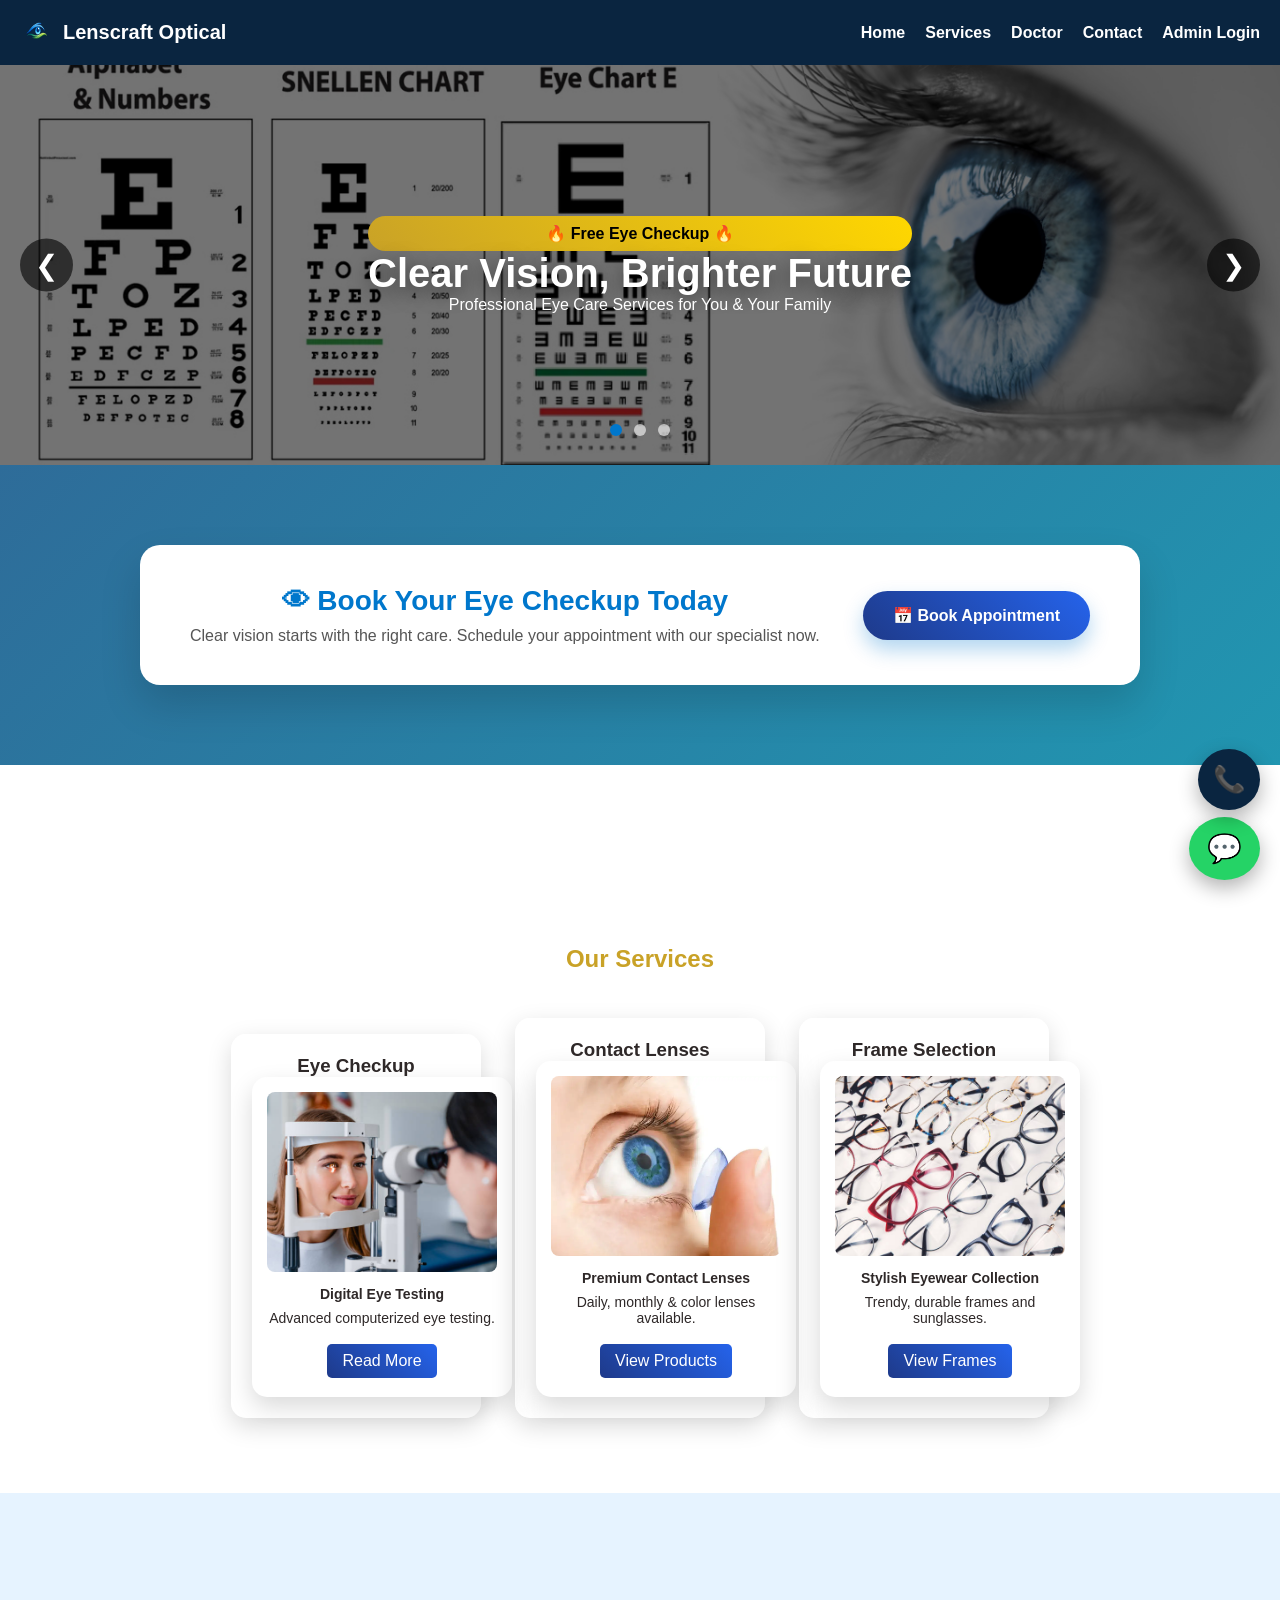
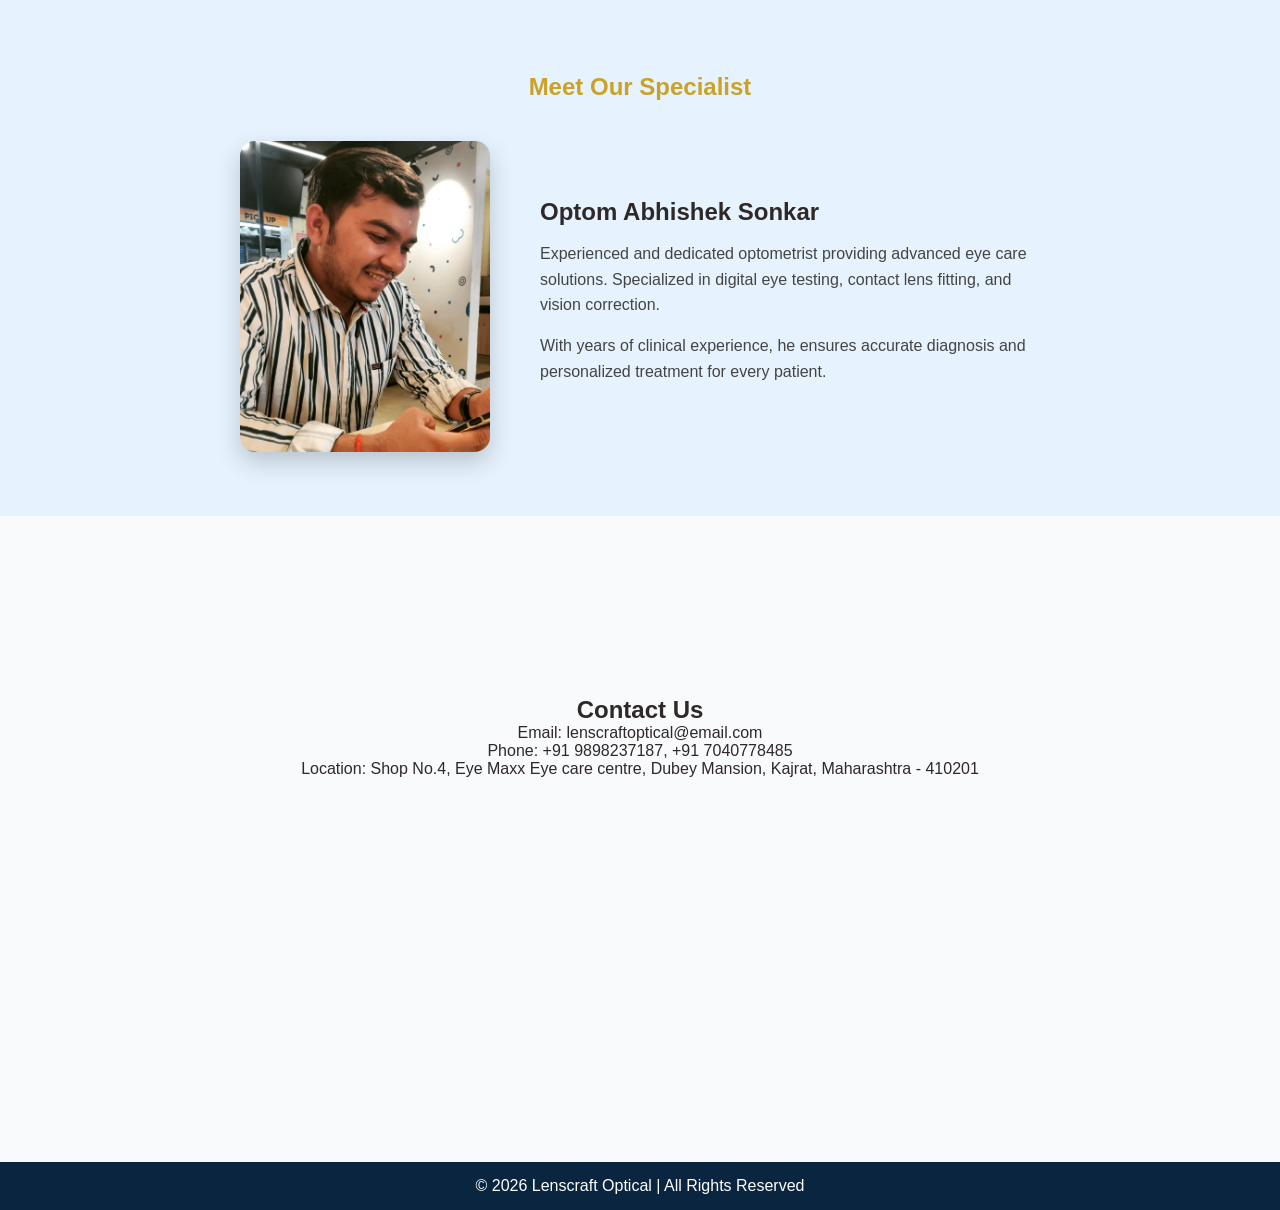
==== index.html @ 49564ead "Add files via upload" ====
<!DOCTYPE html>
<html lang="en">
<head>
    <meta charset="UTF-8">
    <title>Lenscraft Optical</title>
    <meta name="viewport" content="width=device-width, initial-scale=1.0">
    
    <link rel="stylesheet" href="style.css">
</head>
<body>
    <div id="loader">
    <div class="loader-circle"></div>
    <h2>Lenscraft Optical</h2>
</div>

<header>
    <div class="logo">
        <h1>
            <img src="logo.png" class="title-logo">
            Lenscraft Optical
        </h1>
    </div>

    <div class="menu-toggle" id="menuToggle">☰</div>

    <nav id="navbar">
        <a href="#home">Home</a>
        <a href="#services">Services</a>
        <a href="#doctor">Doctor</a>
        <a href="#contact">Contact</a>
        <a href="#" id="adminLoginBtn">Admin Login</a>
    </nav>
</header>

<section class="hero" id="home">

    <div class="slider">
        <div class="slides">
            <img src="image1.jpg" class="slide">
            <img src="image2.jpg" class="slide">
            <img src="image3.jpg" class="slide">
        </div>

        <button class="prev">&#10094;</button>
        <button class="next">&#10095;</button>

        <div class="dots"></div>
    </div>

    <div class="hero-content">
        <div class="hero-content">

    <div class="offer-banner">
        🔥 Free Eye Checkup 🔥
    </div>
        <h2>Clear Vision, Brighter Future</h2>
        <p>Professional Eye Care Services for You & Your Family</p>
    </div>

</section>

<section class="appointment-section">
    <div class="appointment-box">
        <div class="appointment-text">
            <h2>👁 Book Your Eye Checkup Today</h2>
            <p>Clear vision starts with the right care. Schedule your appointment with our specialist now.</p>
        </div>

        <div class="appointment-action">
            <button class="appointment-btn" id="bookBtn">
                📅 Book Appointment
            </button>
        </div>
    </div>
</section>

<section class="services" id="services">
    <section class="services reveal"></section>
    <h2>Our Services</h2>

    <div class="service-box">
        <h3>Eye Checkup</h3>
        <div class="product">
            <img src="checkup.jpg" alt="Eye Checkup">
            <p><strong>Digital Eye Testing</strong></p>
            <p>Advanced computerized eye testing.</p>
            <a href="eye-checkup.html" class="service-btn">Read More</a>
        </div>
    </div>

    <div class="service-box">
        <h3>Contact Lenses</h3>
        <div class="product">
            <img src="lenses.webp" alt="Contact Lenses">
            <p><strong>Premium Contact Lenses</strong></p>
            <p>Daily, monthly & color lenses available.</p>
            <a href="contact-lenses.html" class="service-btn">View Products</a>
        </div>
    </div>

    <div class="service-box">
        <h3>Frame Selection</h3>
        <div class="product">
            <img src="frames.jpg" alt="Eyewear Frames">
            <p><strong>Stylish Eyewear Collection</strong></p>
            <p>Trendy, durable frames and sunglasses.</p>
            <a href="frame-selection.html" class="service-btn">View Frames</a>
        </div>
    </div>
</section>

<section class="doctor" id="doctor">
    <section class="doctor reveal"></section>
    <h2>Meet Our Specialist</h2>

    <div class="doctor-container">

        <div class="doctor-image">
            <img src="doctor.jpeg" alt="Optom Abhishek Sonkar">
        </div>

        <div class="doctor-content">
            <h3>Optom Abhishek Sonkar</h3>
            <p>
                Experienced and dedicated optometrist providing advanced eye care solutions. 
                Specialized in digital eye testing, contact lens fitting, and vision correction.
            </p>

            <p>
                With years of clinical experience, he ensures accurate diagnosis and 
                personalized treatment for every patient.
            </p>
        </div>

    </div>
</section>

<section class="contact" id="contact">
    <section class="contact reveal"></section>
    <h2>Contact Us</h2>
    <p>Email: lenscraftoptical@email.com</p>
    <p>Phone: +91 9898237187, +91 7040778485</p>
    <p>Location: Shop No.4, Eye Maxx Eye care centre, Dubey Mansion, Kajrat, Maharashtra - 410201</p>
    <div style="margin-top:20px;">
<iframe 
  src="https://www.google.com/maps?q=Shop+no.4,+eye+maxx+eye+care+centre,+Dubey+Mansion+Kajrat+Raigad&output=embed"
  width="100%" 
  height="300" 
  style="border:0; border-radius:10px;" 
  allowfullscreen="" 
  loading="lazy">
</iframe>
</div>
</section>

<div class="popup" id="appointmentPopup">
  <div class="popup-content">
    <span class="close">&times;</span>
    <h2>Book Appointment</h2>

    <form id="appointmentForm">
      <input type="text" placeholder="Full Name" required>
      <input type="tel" placeholder="Mobile Number" required>
      <input type="date" id="appointmentDate" required>
      <textarea placeholder="Address" required></textarea>

      <button type="submit" class="submit-btn">Submit</button>
    </form>

  </div>
</div>
<footer>
    <p>© 2026 Lenscraft Optical | All Rights Reserved</p>
<div class="popup" id="adminPopup">
  <div class="popup-content">
    <span class="close" id="adminClose">&times;</span>
    <h2>Admin Login</h2>

    <form id="adminLoginForm">
      <input type="text" id="adminId" placeholder="Admin ID" required>
      <input type="password" id="adminPassword" placeholder="Password" required>
      <button type="submit" class="submit-btn">Login</button>
    </form>
  </div>
</div>

<div class="popup" id="adminPanel">
  <div class="popup-content">
    <span class="close" id="panelClose">&times;</span>
    <h2>Add Product Form</h2>
    <h3>Total Products: <span id="productCount">0</span></h3>

    <form id="Add Product Form">
        <input type="text" id="productName" placeholder="Product Name" required>
      <input type="number" id="productPrice" placeholder="Price" required>
      <input type="file" id="productImage" accept="image/*" required>
      <button type="submit" class="submit-btn">Save Product</button>
      <button onclick="logoutAdmin()" class="submit-btn" style="background:red;">Logout</button>
    </form>
  </div>
</div>
    </form>
  </div>
</div>
</footer>

<a href="https://wa.me/919452642982" target="_blank" class="whatsapp-float">
  💬
</a>
<a href="tel:+919898237187" class="call-float">
📞
</a>
<script src="script.js"></script>

</body>
</html>
---- style.css ----
* {
    margin: 0;
    padding: 0;
    box-sizing: border-box;
    font-family: Arial, sans-serif;
}

body {
    background-color: #F8FAFC;
    color: #2e2828;
}


header {
    z-index: 2000;
    background: #0A2540;
    color: white;
    padding: 15px 20px;
    display: flex;
    justify-content: space-between;
    align-items: center;
    position: relative;
}

.logo h1 {
    font-size: 20px;
    display: flex;
    align-items: center;
}

.title-logo {
    width: 35px;
    height: 35px;
    margin-right: 8px;
}

nav {
    display: flex;
    align-items: center;
}

nav a {
    color: white;
    text-decoration: none;
    margin-left: 20px;
    font-weight: bold;
}

.menu-toggle {
    display: none;
    font-size: 28px;
    cursor: pointer;
}


.hero {
    position: relative;
    height: 400px;
    overflow: hidden;
    display: flex;
    justify-content: center;
    align-items: center;
    text-align: center;
    color: white;
}

.slider {
    position: absolute;
    width: 100%;
    height: 100%;
    overflow: hidden;
}

.slides {
    display: flex;
    height: 100%;
    transition: transform 0.6s ease-in-out;
}

.slide {
    min-width: 100%;
    height: 100%;
    object-fit: cover;
}

.hero::after {
    content: "";
    position: absolute;
    width: 100%;
    height: 100%;
    background: rgba(0,0,0,0.55);
    top: 0;
    left: 0;
}

.hero-content {
    position: relative;
    z-index: 2;
    max-width: 800px;
}

.hero-content h2{

font-size:40px;

text-shadow:0 5px 20px rgba(0,0,0,0.5);

}

.prev, .next {
    position: absolute;
    top: 50%;
    transform: translateY(-50%);
    background: rgba(0,0,0,0.6);
    color: white;
    border: none;
    font-size: 28px;
    padding: 10px 15px;
    cursor: pointer;
    z-index: 3;
    border-radius: 50%;
}

.prev { left: 20px; }
.next { right: 20px; }

.prev:hover, .next:hover {
    background: #142C6E;
}


.dots {
    position: absolute;
    bottom: 25px;
    width: 100%;
    text-align: center;
    z-index: 3;
}

.dots span {
    height: 12px;
    width: 12px;
    margin: 0 6px;
    display: inline-block;
    background: white;
    border-radius: 50%;
    cursor: pointer;
    opacity: 0.6;
}

.dots span.active-dot {
    opacity: 1;
    background: #0077cc;
}


.appointment-section {
    padding: 80px 20px;
    background: linear-gradient(135deg, #2e6c99, #2196b1);
    display: flex;
    justify-content: center;
    align-items: center;
}

.appointment-box {
    background: white;
    width: 90%;
    max-width: 1000px;
    border-radius: 20px;
    padding: 40px 50px;
    display: flex;
    justify-content: space-between;
    align-items: center;
    box-shadow: 0 20px 40px rgba(0,0,0,0.15);
    flex-wrap: wrap;
}

.appointment-text h2 {
    font-size: 28px;
    margin-bottom: 10px;
    color: #0077cc;
}

.appointment-text p {
    font-size: 16px;
    color: #555;
}

.appointment-btn {
    padding: 15px 30px;
    font-size: 16px;
    font-weight: bold;
    background: #0077cc;
    color: white;
    border: none;
    border-radius: 50px;
    cursor: pointer;
    transition: 0.3s ease;
    box-shadow: 0 10px 20px rgba(0,119,204,0.3);
}

.appointment-btn:hover {
    background: #005fa3;
    transform: translateY(-3px);
    box-shadow: 0 15px 25px rgba(0,119,204,0.4);
}


section {
    padding: 60px 50px;
    text-align: center;
}


.services {
    background: white;
}

.services h2 {
    margin-bottom: 30px;
    color: #C9A227;
}
.service-box {
    display: inline-block;
    width: 250px;
    margin: 15px;
    padding: 20px;

    background: rgba(255,255,255,0.25);
    backdrop-filter: blur(10px);
    border-radius: 15px;

    border:1px solid rgba(255,255,255,0.3);

    box-shadow: 0 8px 25px rgba(0,0,0,0.15);

    transition:0.4s;
}

.service-box:hover{
    transform:translateY(-10px);
}
.service-btn {
    display: inline-block;
    margin-top: 10px;
    padding: 8px 15px;
    background: #0077cc;
    color: white;
    text-decoration: none;
    border-radius: 5px;
}

.service-btn:hover {
    background: #005fa3;
}

.product-container {
    display: flex;
    justify-content: center;
    gap: 30px;
    flex-wrap: wrap;
    margin-top: 20px;
}

.product{

width:260px;

background:white;

padding:15px;

border-radius:15px;

box-shadow:0 10px 25px rgba(0,0,0,0.15);

transition:0.4s;

}

.product:hover{

transform:translateY(-10px) scale(1.03);

box-shadow:0 15px 35px rgba(0,0,0,0.25);

}

.product img {
    width: 100%;
    height: 180px;
    object-fit: cover;
    border-radius: 8px;
    margin-bottom: 10px;
}

.product p {
    font-size: 14px;
    margin-bottom: 8px;
}

.checkup-container {
    display: flex;
    align-items: center;
    justify-content: center;
    gap: 50px;
    flex-wrap: wrap;
    margin-top: 20px;
}

.checkup-image img {
    width: 600px;
    border-radius: 10px;
    box-shadow: 0 0 15px rgba(0,0,0,0.2);
}

.checkup-content {
    max-width: 500px;
    text-align: left;
}

.checkup-content p {
    margin-bottom: 15px;
    line-height: 1.6;
}

.doctor {
    background: #e6f3ff;
    padding: 60px 20px;
}

.doctor h2 {
    color: #C9A227;
    margin-bottom: 40px;
}
.doctor-container {
    display: flex;
    align-items: center;
    justify-content: center;
    gap: 50px;
    flex-wrap: wrap;
}

.doctor-image img {
    width: 250px;
    border-radius: 15px;
    box-shadow: 0 10px 25px rgba(0,0,0,0.2);
}

.doctor-content {
    max-width: 500px;
    text-align: left;
}

.doctor-content h3 {
    font-size: 24px;
    margin-bottom: 15px;
}

.doctor-content p {
    line-height: 1.6;
    margin-bottom: 15px;
    color: #444;
}

.popup {
  display: none;
  position: fixed;
  left: 0;
  top: 0;
  width: 100%;
  height: 100%;
  background: rgba(0,0,0,0.6);
  justify-content: center;
  align-items: center;
  z-index: 999;
}

.popup-content {
  width: 380px;
  padding: 35px 30px;
  border-radius: 20px;

  background: rgba(255,255,255,0.85);
  backdrop-filter: blur(12px);

  box-shadow: 0 20px 50px rgba(0,0,0,0.25);

  text-align: center;
  position: relative;

  animation: popupAnim 0.4s ease;
}
.popup-content input,
.popup-content textarea{

width:100%;

padding:12px 14px;

margin-bottom:18px;

border-radius:8px;

border:1px solid #ddd;

font-size:14px;

transition:0.3s;

}

.popup-content input:focus,
.popup-content textarea:focus{

border-color:#1E3A8A;

box-shadow:0 0 8px rgba(30,58,138,0.2);

outline:none;

}

.popup-content h2{

margin-bottom:20px;

color:#0A2540;

font-size:24px;

}

.submit-btn{

background: linear-gradient(45deg,#1E3A8A,#2563EB);

color:white;

border:none;

padding:12px;

border-radius:8px;

font-weight:bold;

cursor:pointer;

transition:0.3s;

}

.submit-btn:hover{

transform:scale(1.05);

box-shadow:0 10px 25px rgba(0,0,0,0.25);

}
.close {
  position: absolute;
  right: 15px;
  top: 10px;
  font-size: 22px;
  cursor: pointer;
}

@keyframes popupAnim{

0%{
opacity:0;
transform:translateY(-40px) scale(0.9);
}

100%{
opacity:1;
transform:translateY(0) scale(1);
}

}

.close{

font-size:24px;

color:#555;

}

.close:hover{

color:red;

}

.whatsapp-float {
    position: fixed;
    bottom: 20px;
    right: 20px;
    background: #25D366;
    color: white;
    font-size: 28px;
    padding: 15px 18px;
    border-radius: 50%;
    text-decoration: none;
    box-shadow: 0 8px 20px rgba(0,0,0,0.3);
    z-index: 999;
}

.whatsapp-float:hover {
    background: #1ebc59;
}

.offer-banner {
    background: linear-gradient(45deg,#C9A227,#FFD700);
    color: black;
    padding: 8px 20px;
    border-radius: 30px;
    font-weight: bold;
    animation: blink 1.2s infinite;
}

@keyframes blink {
    50% { opacity: 0.6; }
}


footer {
    background: #0A2540;
    color: white;
    text-align: center;
    padding: 15px;
}


@media (max-width: 768px) {

    .menu-toggle {
        display: block;
        z-index: 1001;
    }

    nav {
        display: none;
        flex-direction: column;
        width: 100%;
        background: #851c1c;
        position: absolute;
        top: 100%;
        left: 0;
        padding: 15px 0;
        z-index: 1000;
    }

    nav a{

position:relative;

}

nav a::after{

content:"";

position:absolute;

bottom:-5px;

left:0;

width:0;

height:2px;

background:#C9A227;

transition:0.4s;

}

nav a:hover::after{

width:100%;

}
    nav.active {
        display: flex;
    }

    .hero {
        height: 250px;
    }

    .hero-content h2 {
        font-size: 20px;
    }

    .hero-content p {
        font-size: 14px;
    }

    .appointment-box {
        flex-direction: column;
        text-align: center;
        gap: 20px;
    }
}

.service-btn,
.appointment-btn,
.submit-btn{

background: linear-gradient(45deg,#1E3A8A,#2563EB);

border:none;

transition:0.4s;

position:relative;

overflow:hidden;

}

.service-btn:hover,
.appointment-btn:hover,
.submit-btn:hover{

transform:scale(1.05);

box-shadow:0 10px 25px rgba(0,0,0,0.3);

}

#loader{
position:fixed;
top:0;
left:0;
width:100%;
height:100%;
background:#0A2540;
display:flex;
flex-direction:column;
justify-content:center;
align-items:center;
z-index:5000;
color:white;
}

.loader-circle{
width:60px;
height:60px;
border:6px solid #ffffff30;
border-top:6px solid #C9A227;
border-radius:50%;
animation:spin 1s linear infinite;
margin-bottom:15px;
}

@keyframes spin{
100%{transform:rotate(360deg);}
}

.reveal{
opacity:0;
transform:translateY(60px);
transition:all 0.8s ease;
}

.reveal.active{
opacity:1;
transform:translateY(0);
}

.product img{
transition:0.5s;
}

.product:hover img{
transform:scale(1.1);
}

.call-float{
position:fixed;
bottom:90px;
right:20px;
background:#0A2540;
color:white;
font-size:26px;
padding:15px;
border-radius:50%;
text-decoration:none;
box-shadow:0 8px 20px rgba(0,0,0,0.3);
z-index:999;
}

.call-float:hover{
background:#C9A227;
color:black;
}
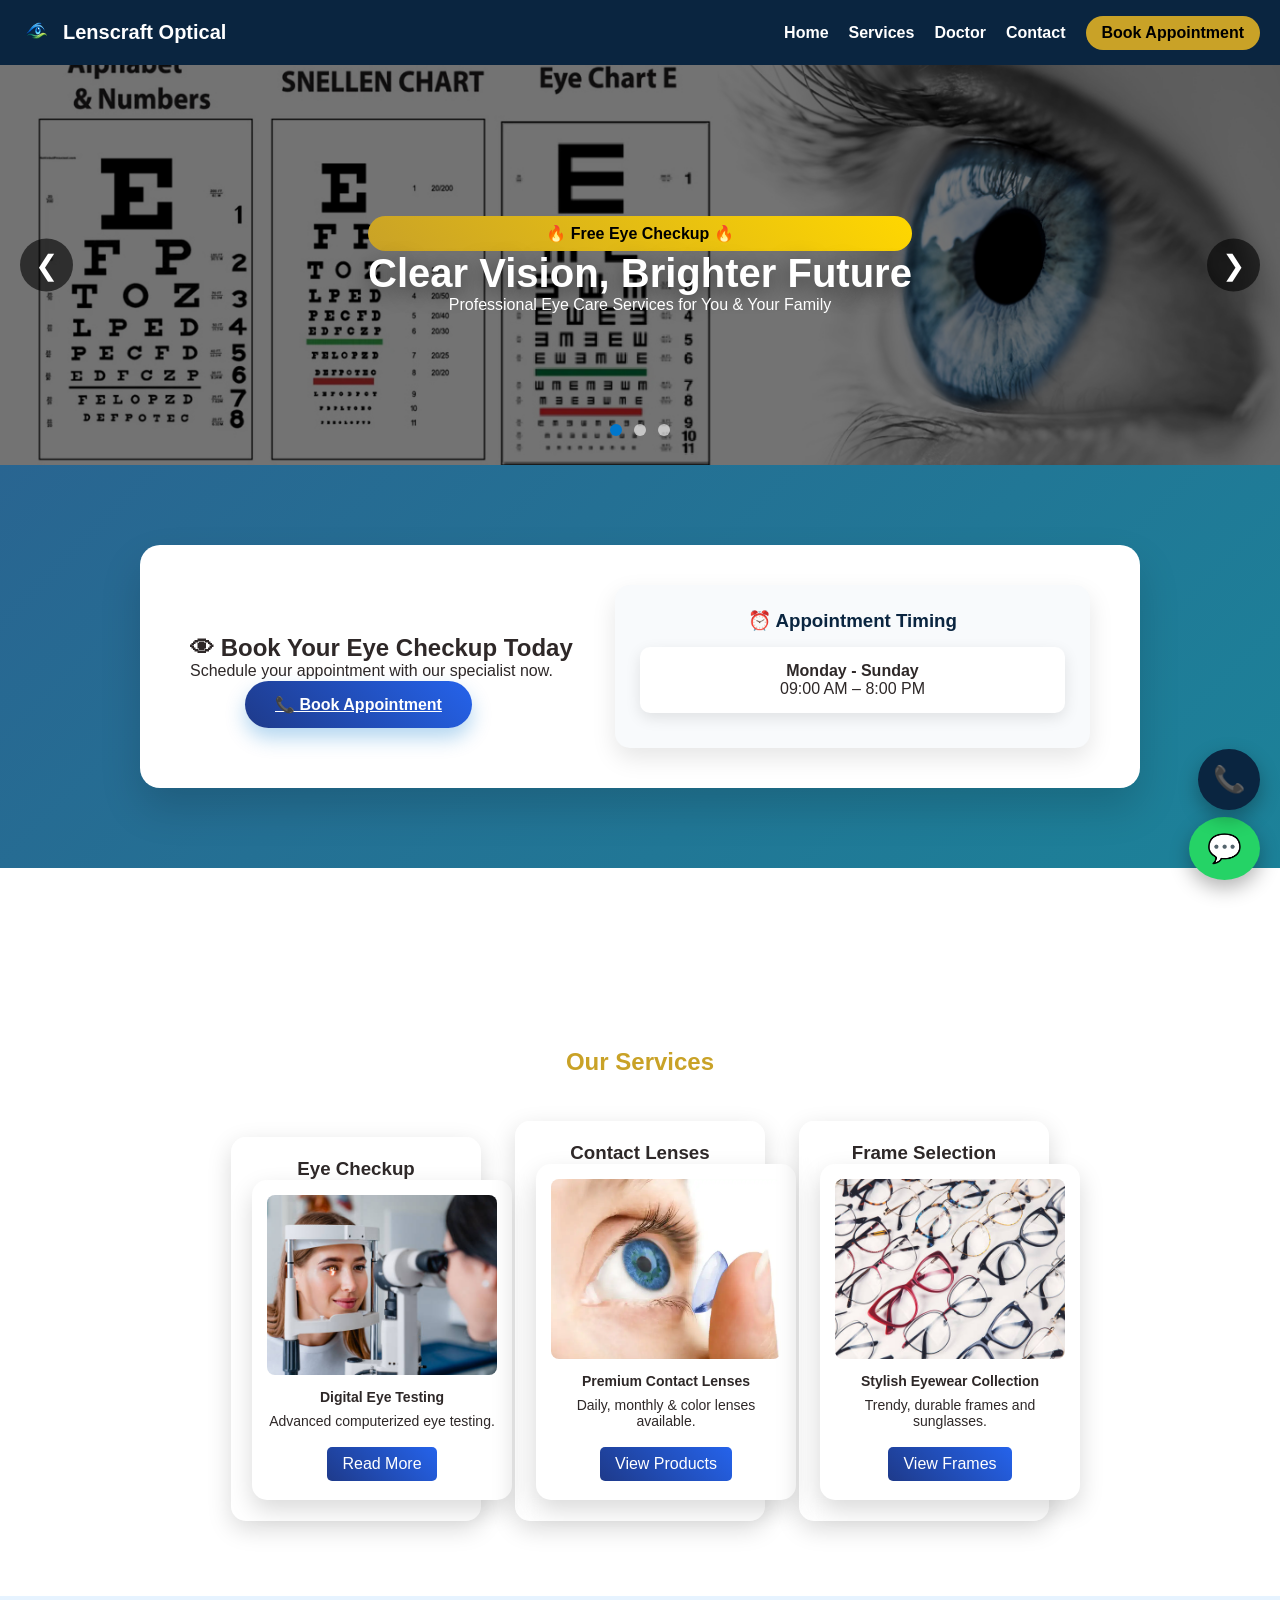
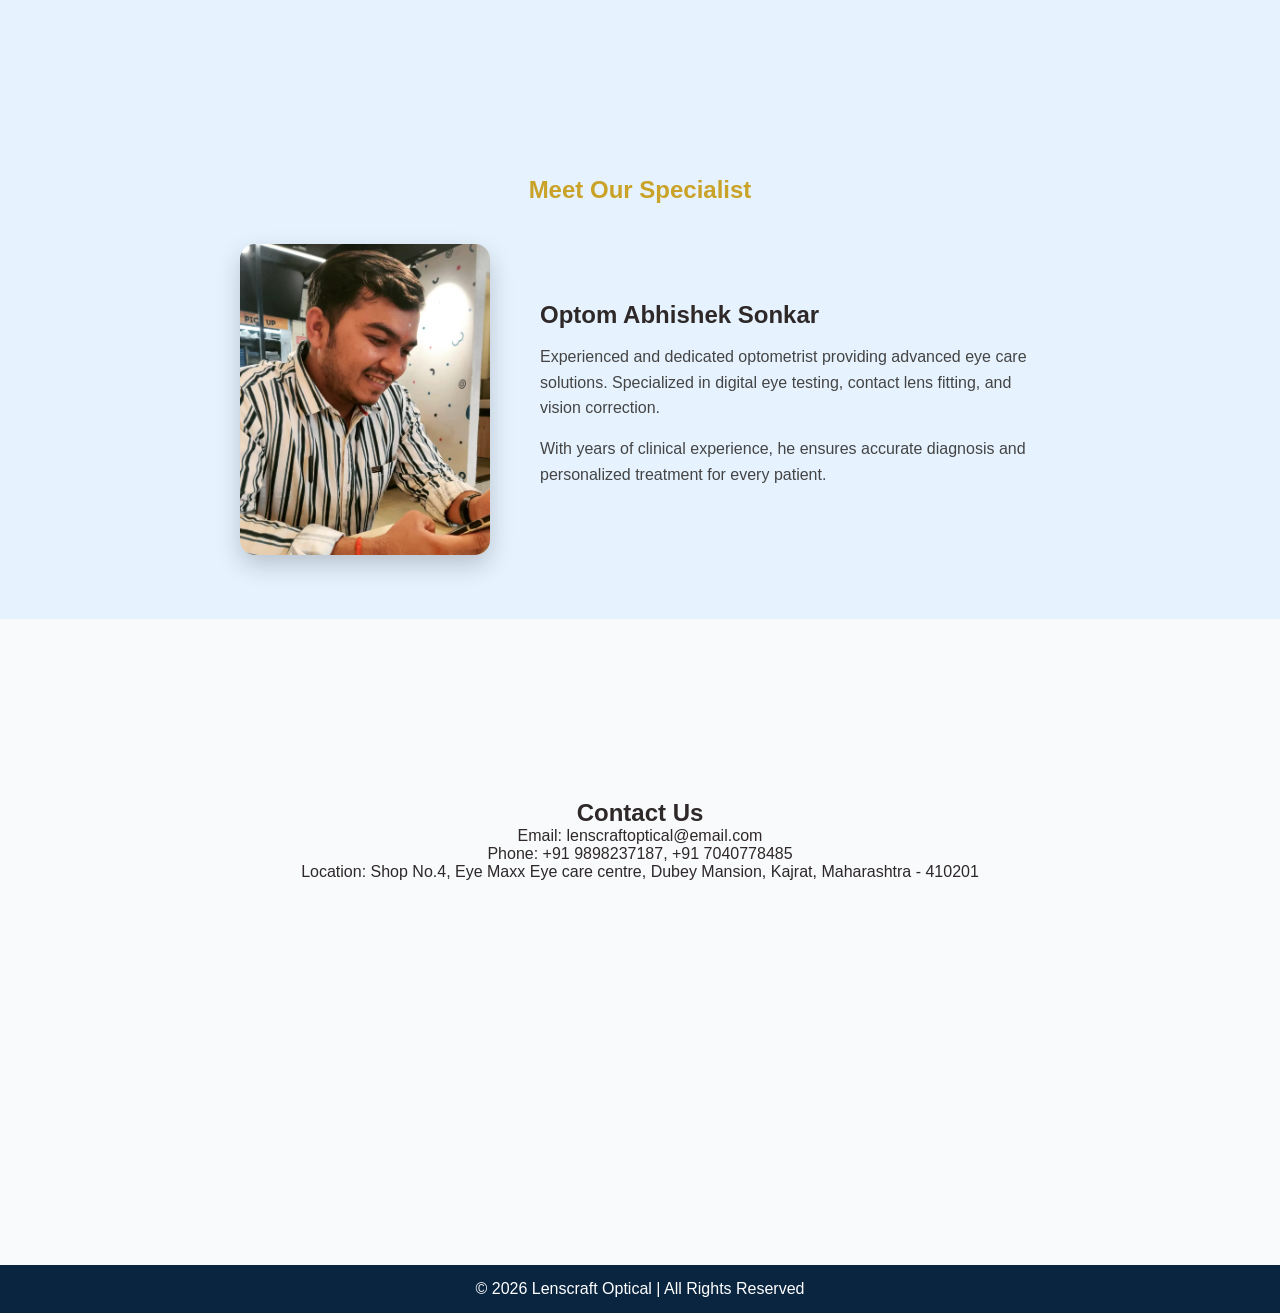
==== commit 56b4ce91: "Add files via upload" ====
--- a/index.html
+++ b/index.html
@@ -28,7 +28,7 @@
         <a href="#services">Services</a>
         <a href="#doctor">Doctor</a>
         <a href="#contact">Contact</a>
-        <a href="#" id="adminLoginBtn">Admin Login</a>
+        <a href="#appointment" class="book-nav">Book Appointment</a>
     </nav>
 </header>
 
@@ -59,18 +59,27 @@
 
 </section>
 
-<section class="appointment-section">
+<section class="appointment-section" id="appointment">
     <div class="appointment-box">
-        <div class="appointment-text">
+        <div class="appointment-left">
             <h2>👁 Book Your Eye Checkup Today</h2>
-            <p>Clear vision starts with the right care. Schedule your appointment with our specialist now.</p>
+            <p>Schedule your appointment with our specialist now.</p>
+
+            <a href="tel:+919452642982" class="appointment-btn">
+                📞 Book Appointment
+            </a>
         </div>
 
-        <div class="appointment-action">
-            <button class="appointment-btn" id="bookBtn">
-                📅 Book Appointment
-            </button>
+        <div class="appointment-right">
+            <h3>⏰ Appointment Timing</h3>
+
+            <div class="timing-box">
+                <p><strong>Monday - Sunday</strong></p>
+                <p>09:00 AM – 8:00 PM</p>
+            </div>
+
         </div>
+
     </div>
 </section>
 
@@ -153,58 +162,11 @@
 </div>
 </section>
 
-<div class="popup" id="appointmentPopup">
-  <div class="popup-content">
-    <span class="close">&times;</span>
-    <h2>Book Appointment</h2>
-
-    <form id="appointmentForm">
-      <input type="text" placeholder="Full Name" required>
-      <input type="tel" placeholder="Mobile Number" required>
-      <input type="date" id="appointmentDate" required>
-      <textarea placeholder="Address" required></textarea>
-
-      <button type="submit" class="submit-btn">Submit</button>
-    </form>
-
-  </div>
-</div>
 <footer>
     <p>© 2026 Lenscraft Optical | All Rights Reserved</p>
-<div class="popup" id="adminPopup">
-  <div class="popup-content">
-    <span class="close" id="adminClose">&times;</span>
-    <h2>Admin Login</h2>
-
-    <form id="adminLoginForm">
-      <input type="text" id="adminId" placeholder="Admin ID" required>
-      <input type="password" id="adminPassword" placeholder="Password" required>
-      <button type="submit" class="submit-btn">Login</button>
-    </form>
-  </div>
-</div>
-
-<div class="popup" id="adminPanel">
-  <div class="popup-content">
-    <span class="close" id="panelClose">&times;</span>
-    <h2>Add Product Form</h2>
-    <h3>Total Products: <span id="productCount">0</span></h3>
-
-    <form id="Add Product Form">
-        <input type="text" id="productName" placeholder="Product Name" required>
-      <input type="number" id="productPrice" placeholder="Price" required>
-      <input type="file" id="productImage" accept="image/*" required>
-      <button type="submit" class="submit-btn">Save Product</button>
-      <button onclick="logoutAdmin()" class="submit-btn" style="background:red;">Logout</button>
-    </form>
-  </div>
-</div>
-    </form>
-  </div>
-</div>
 </footer>
 
-<a href="https://wa.me/919452642982" target="_blank" class="whatsapp-float">
+<a href="https://wa.me/+919898237187" target="_blank" class="whatsapp-float">
   💬
 </a>
 <a href="tel:+919898237187" class="call-float">
--- a/style.css
+++ b/style.css
@@ -156,7 +156,7 @@
 
 .appointment-section {
     padding: 80px 20px;
-    background: linear-gradient(135deg, #2e6c99, #2196b1);
+    background: linear-gradient(135deg, #296591, #1c8299);
     display: flex;
     justify-content: center;
     align-items: center;
@@ -187,6 +187,9 @@
 }
 
 .appointment-btn {
+    position: center;
+    bottom: -15px;
+    right: -55px;
     padding: 15px 30px;
     font-size: 16px;
     font-weight: bold;
@@ -545,7 +548,7 @@
         display: none;
         flex-direction: column;
         width: 100%;
-        background: #851c1c;
+        background: #0A2540;
         position: absolute;
         top: 100%;
         left: 0;
@@ -605,7 +608,17 @@
         text-align: center;
         gap: 20px;
     }
-}
+
+.appointment-left{
+text-align:center;
+}
+
+.appointment-right{
+margin-top:20px;
+}
+
+}
+
 
 .service-btn,
 .appointment-btn,
@@ -698,4 +711,206 @@
 .call-float:hover{
 background:#C9A227;
 color:black;
+}
+.appointment-left{
+flex:1;
+text-align:left;
+}
+
+.appointment-right{
+flex:1;
+text-align:center;
+background:#f8fafc;
+padding:25px;
+border-radius:15px;
+box-shadow:0 10px 25px rgba(0,0,0,0.1);
+}
+
+.appointment-right h3{
+color:#0A2540;
+margin-bottom:15px;
+}
+
+.timing-box{
+background:white;
+padding:15px;
+margin-bottom:10px;
+border-radius:10px;
+box-shadow:0 5px 15px rgba(0,0,0,0.1);
+}
+
+.book-btn{
+
+display:inline-block;
+
+margin-top:20px;
+
+padding:14px 32px;
+
+font-size:16px;
+
+font-weight:600;
+
+color:white;
+
+text-decoration:none;
+
+border-radius:40px;
+
+background:linear-gradient(45deg,#1E3A8A,#2563EB);
+
+box-shadow:0 10px 25px rgba(37,99,235,0.4);
+
+transition:all 0.35s ease;
+
+position:relative;
+
+overflow:hidden;
+
+}
+
+
+.book-btn::before{
+
+content:"";
+
+position:absolute;
+
+top:0;
+
+left:-100%;
+
+width:100%;
+
+height:100%;
+
+background:linear-gradient(
+120deg,
+transparent,
+rgba(255,255,255,0.5),
+transparent
+);
+
+transition:0.6s;
+
+}
+
+.book-btn:hover::before{
+left:100%;
+}
+
+
+.book-btn:hover{
+
+transform:translateY(-4px) scale(1.05);
+
+box-shadow:0 18px 40px rgba(37,99,235,0.5);
+
+}
+
+.eye-steps{
+margin-top:-30px;
+text-align:center;
+}
+
+.steps-container{
+
+display:flex;
+
+justify-content:center;
+
+align-items:stretch;
+
+gap:25px;
+
+flex-wrap:nowrap;
+
+overflow-x:auto;
+
+padding-top:30px;
+
+}
+
+.step{
+
+min-width:220px;
+
+padding:25px;
+
+border-radius:15px;
+
+background:white;
+
+box-shadow:0 10px 25px rgba(0,0,0,0.15);
+
+transition:0.4s;
+
+position:relative;
+
+}
+
+.step:hover{
+
+transform:translateY(-8px) scale(1.05);
+
+box-shadow:0 15px 35px rgba(0,0,0,0.25);
+
+}
+
+.step-icon{
+
+font-size:40px;
+
+margin-bottom:10px;
+
+}
+
+.step h3{
+
+margin-bottom:8px;
+
+color:#1E3A8A;
+
+}
+
+.step p{
+
+font-size:14px;
+
+color:#555;
+
+}
+@keyframes stepFade{
+
+to{
+opacity:1;
+transform:translateY(0);
+}
+
+}
+
+.book-nav{
+
+background:#C9A227;
+
+color:black;
+
+padding:8px 16px;
+
+border-radius:25px;
+
+margin-left:20px;
+
+font-weight:bold;
+
+transition:0.3s;
+
+}
+
+.book-nav:hover{
+
+background:#FFD700;
+
+transform:scale(1.05);
+
 }
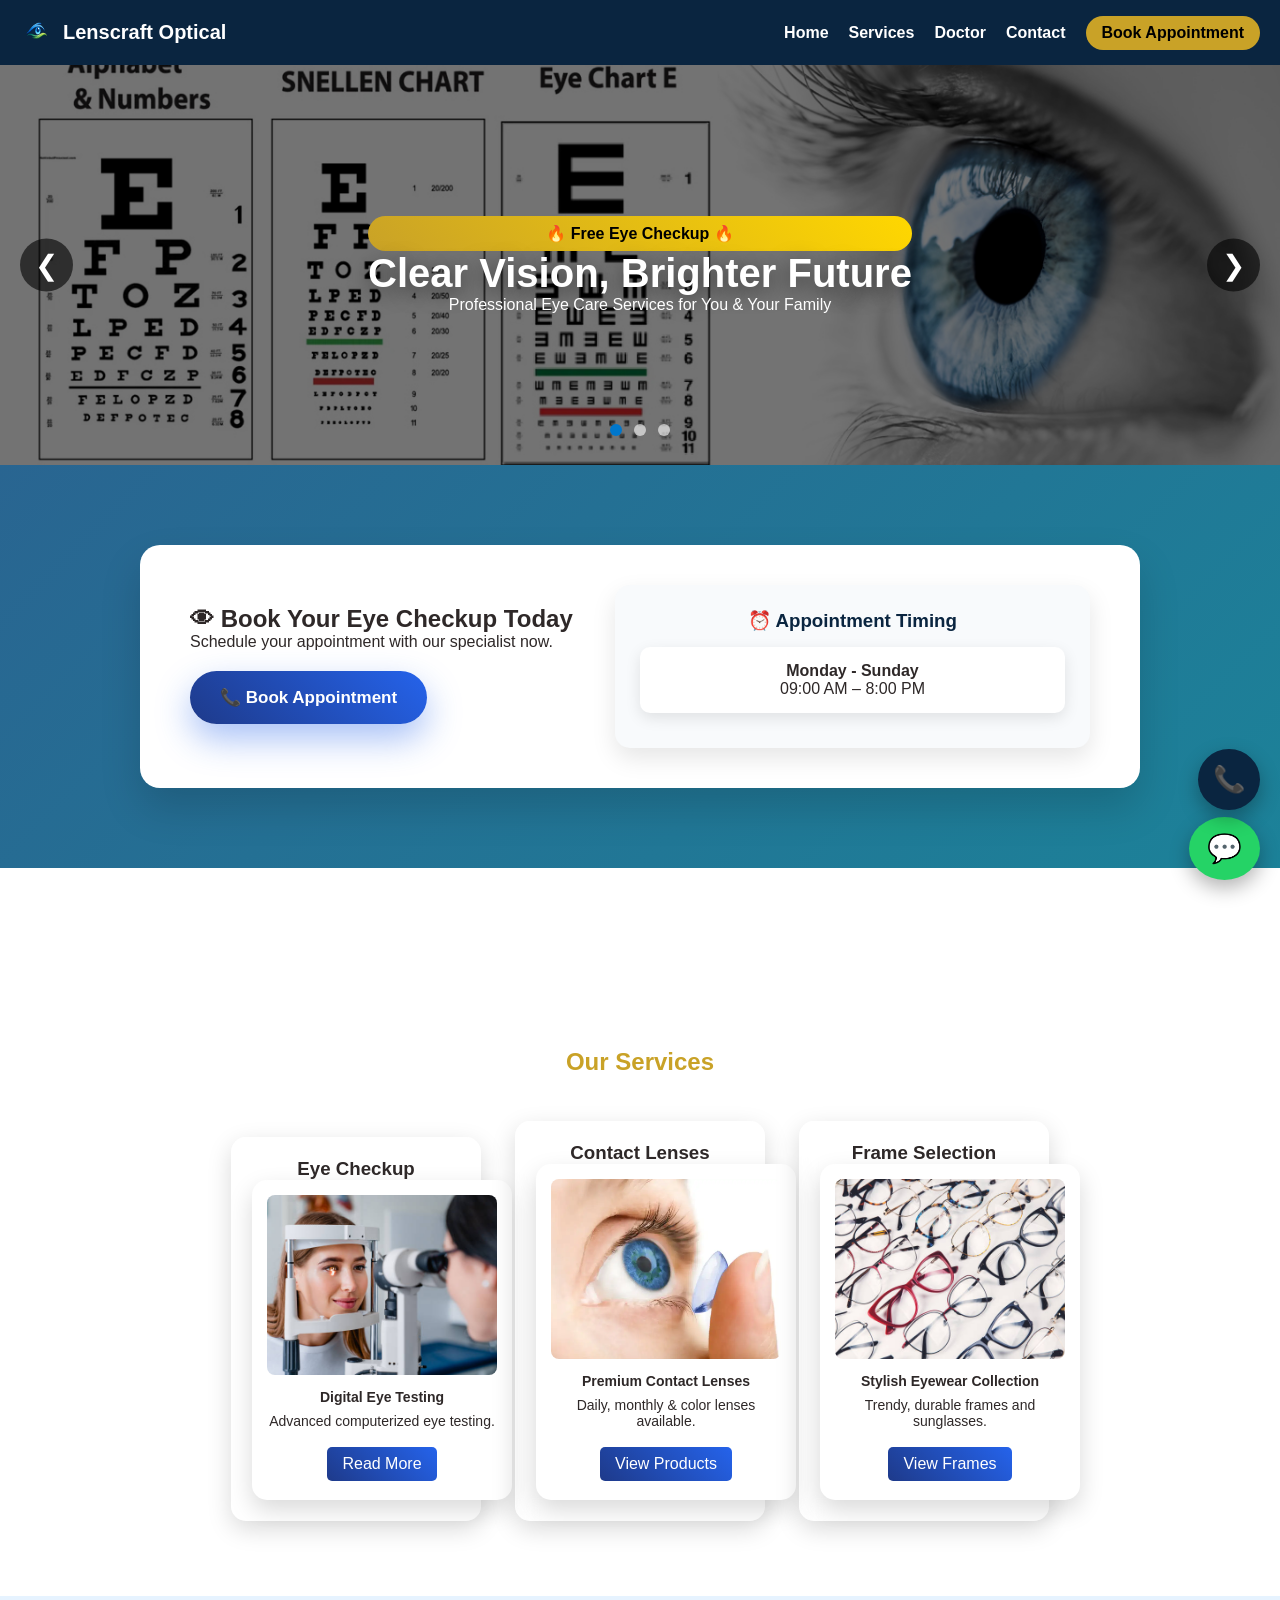
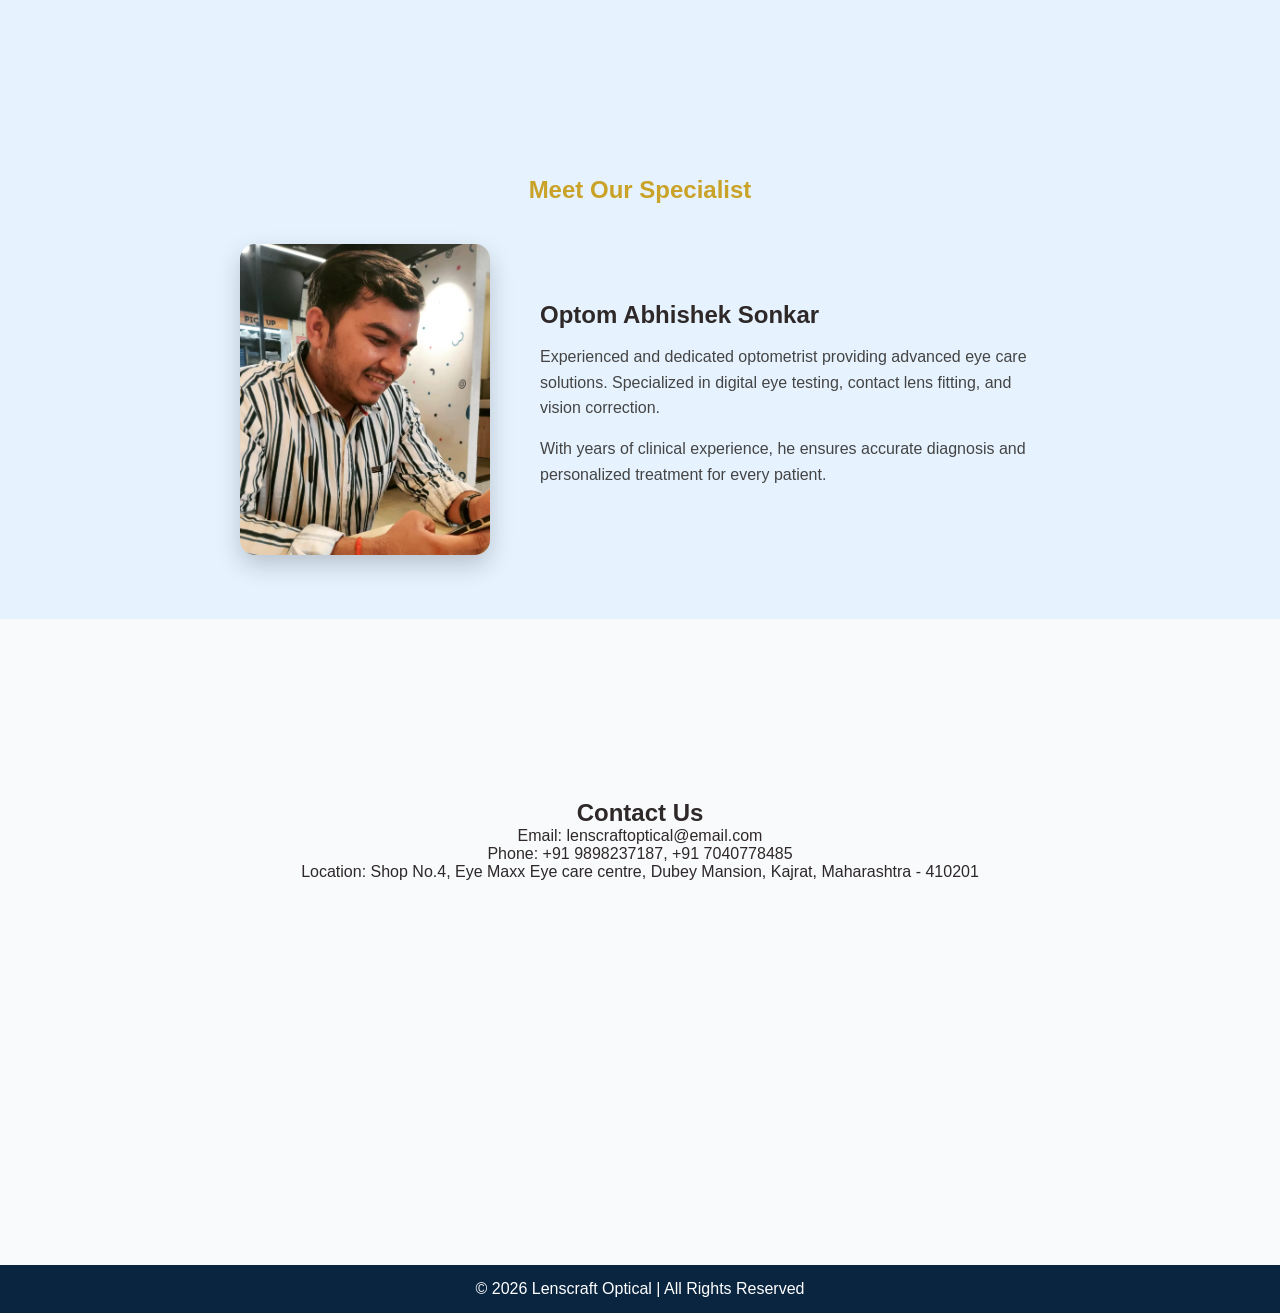
==== commit 237ce135: "Update index.html" ====
--- a/index.html
+++ b/index.html
@@ -65,7 +65,7 @@
             <h2>👁 Book Your Eye Checkup Today</h2>
             <p>Schedule your appointment with our specialist now.</p>
 
-            <a href="tel:+919452642982" class="appointment-btn">
+            <a href="tel:+919898237187" class="appointment-btn">
                 📞 Book Appointment
             </a>
         </div>
@@ -175,4 +175,5 @@
 <script src="script.js"></script>
 
 </body>
-</html>+
+</html>
--- a/style.css
+++ b/style.css
@@ -186,26 +186,27 @@
     color: #555;
 }
 
-.appointment-btn {
-    position: center;
-    bottom: -15px;
-    right: -55px;
-    padding: 15px 30px;
-    font-size: 16px;
-    font-weight: bold;
-    background: #0077cc;
-    color: white;
-    border: none;
-    border-radius: 50px;
-    cursor: pointer;
-    transition: 0.3s ease;
-    box-shadow: 0 10px 20px rgba(0,119,204,0.3);
-}
-
-.appointment-btn:hover {
-    background: #005fa3;
-    transform: translateY(-3px);
-    box-shadow: 0 15px 25px rgba(0,119,204,0.4);
+.appointment-btn{
+display:inline-block;
+margin-top:20px;
+padding:16px 30px;
+font-size:17px;
+font-weight:600;
+
+background:linear-gradient(45deg,#2563EB,#1E3A8A);
+color:white;
+
+border-radius:50px;
+text-decoration:none;
+
+box-shadow:0 15px 35px rgba(37,99,235,0.4);
+
+transition:all 0.35s ease;
+}
+
+.appointment-btn:hover{
+transform:translateY(-4px) scale(1.05);
+box-shadow:0 20px 45px rgba(37,99,235,0.5);
 }
 
 
@@ -539,75 +540,49 @@
 
 @media (max-width: 768px) {
 
-    .menu-toggle {
-        display: block;
-        z-index: 1001;
-    }
-
-    nav {
-        display: none;
-        flex-direction: column;
-        width: 100%;
-        background: #0A2540;
-        position: absolute;
-        top: 100%;
-        left: 0;
-        padding: 15px 0;
-        z-index: 1000;
-    }
-
-    nav a{
-
-position:relative;
-
-}
-
-nav a::after{
-
-content:"";
-
-position:absolute;
-
-bottom:-5px;
-
-left:0;
-
-width:0;
-
-height:2px;
-
-background:#C9A227;
-
-transition:0.4s;
-
-}
-
-nav a:hover::after{
-
+.appointment-btn{
 width:100%;
-
-}
-    nav.active {
-        display: flex;
-    }
-
-    .hero {
-        height: 250px;
-    }
-
-    .hero-content h2 {
-        font-size: 20px;
-    }
-
-    .hero-content p {
-        font-size: 14px;
-    }
-
-    .appointment-box {
-        flex-direction: column;
-        text-align: center;
-        gap: 20px;
-    }
+text-align:center;
+}
+
+.menu-toggle {
+display: block;
+z-index: 1001;
+}
+
+nav {
+display: none;
+flex-direction: column;
+width: 100%;
+background: #0A2540;
+position: absolute;
+top: 100%;
+left: 0;
+padding: 15px 0;
+z-index: 1000;
+}
+
+nav.active {
+display: flex;
+}
+
+.hero {
+height: 250px;
+}
+
+.hero-content h2 {
+font-size: 20px;
+}
+
+.hero-content p {
+font-size: 14px;
+}
+
+.appointment-box {
+flex-direction: column;
+text-align: center;
+gap: 20px;
+}
 
 .appointment-left{
 text-align:center;
@@ -618,6 +593,7 @@
 }
 
 }
+
 
 
 .service-btn,
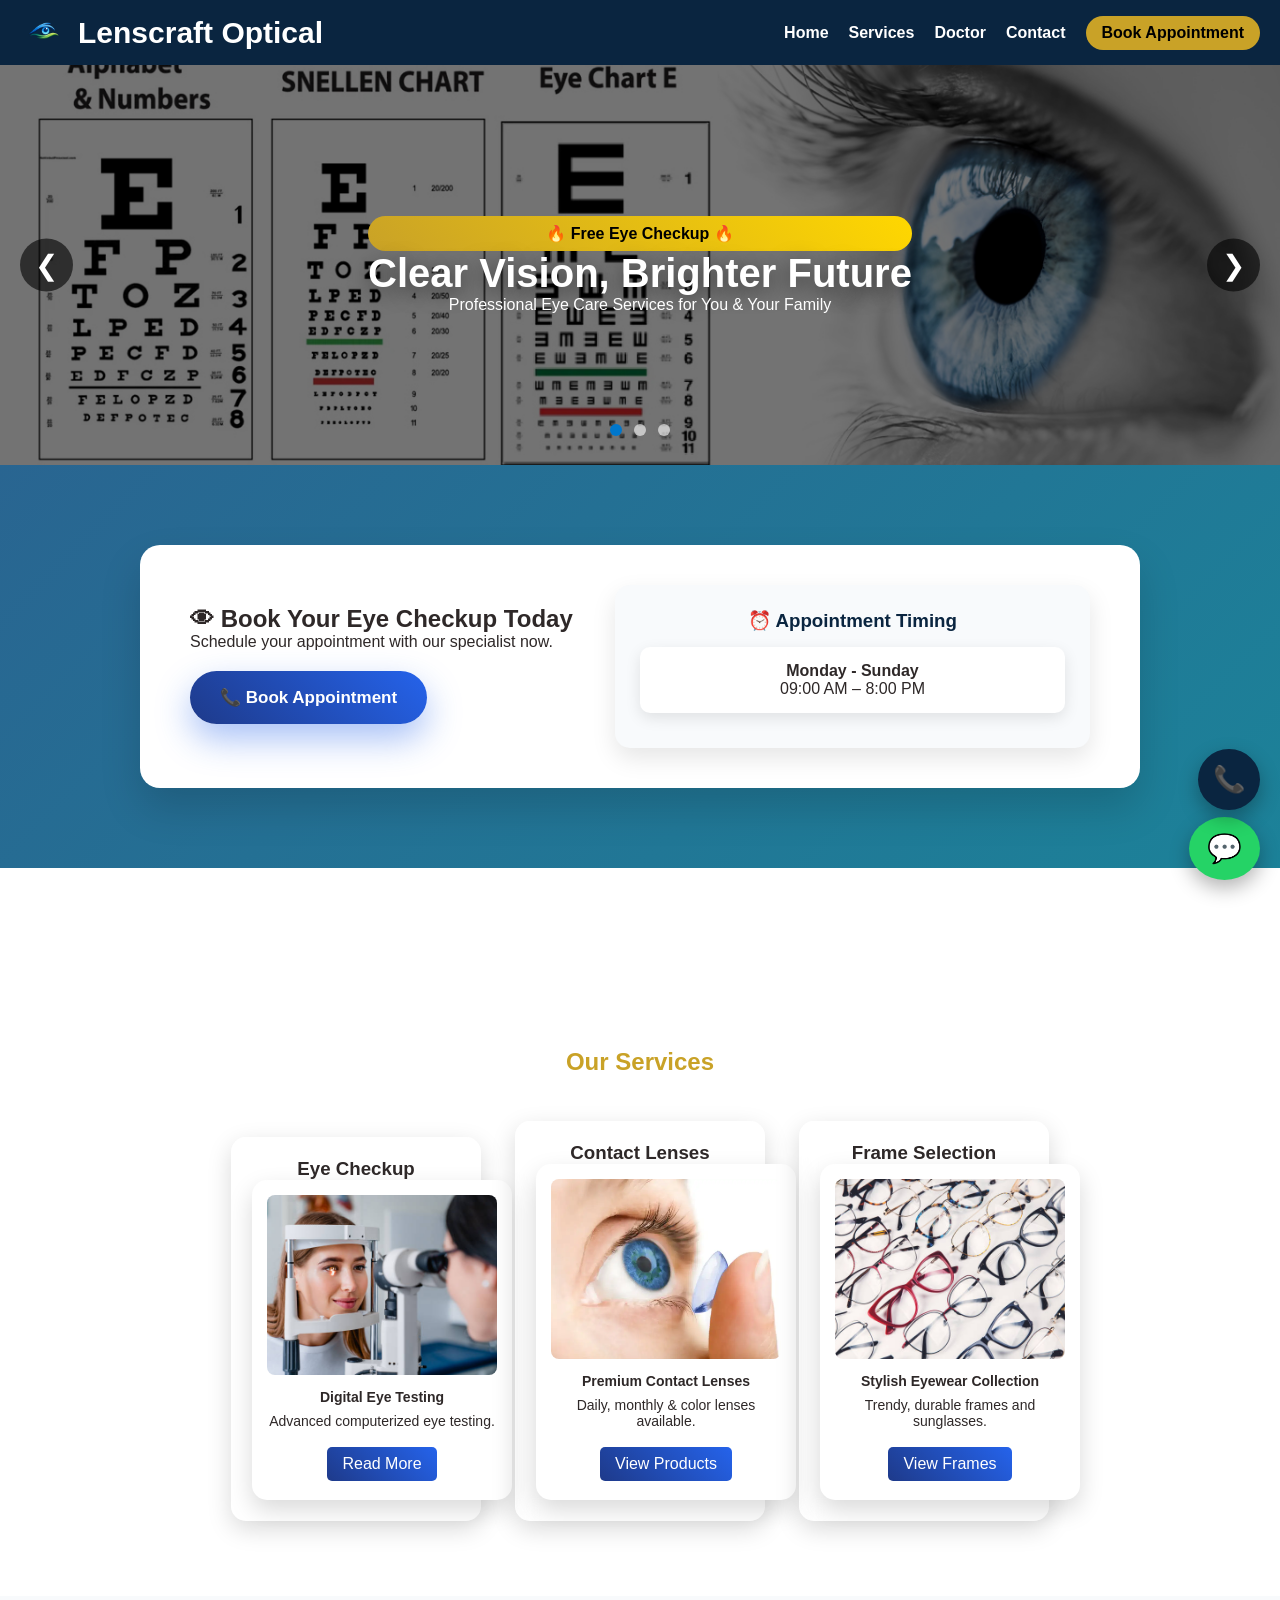
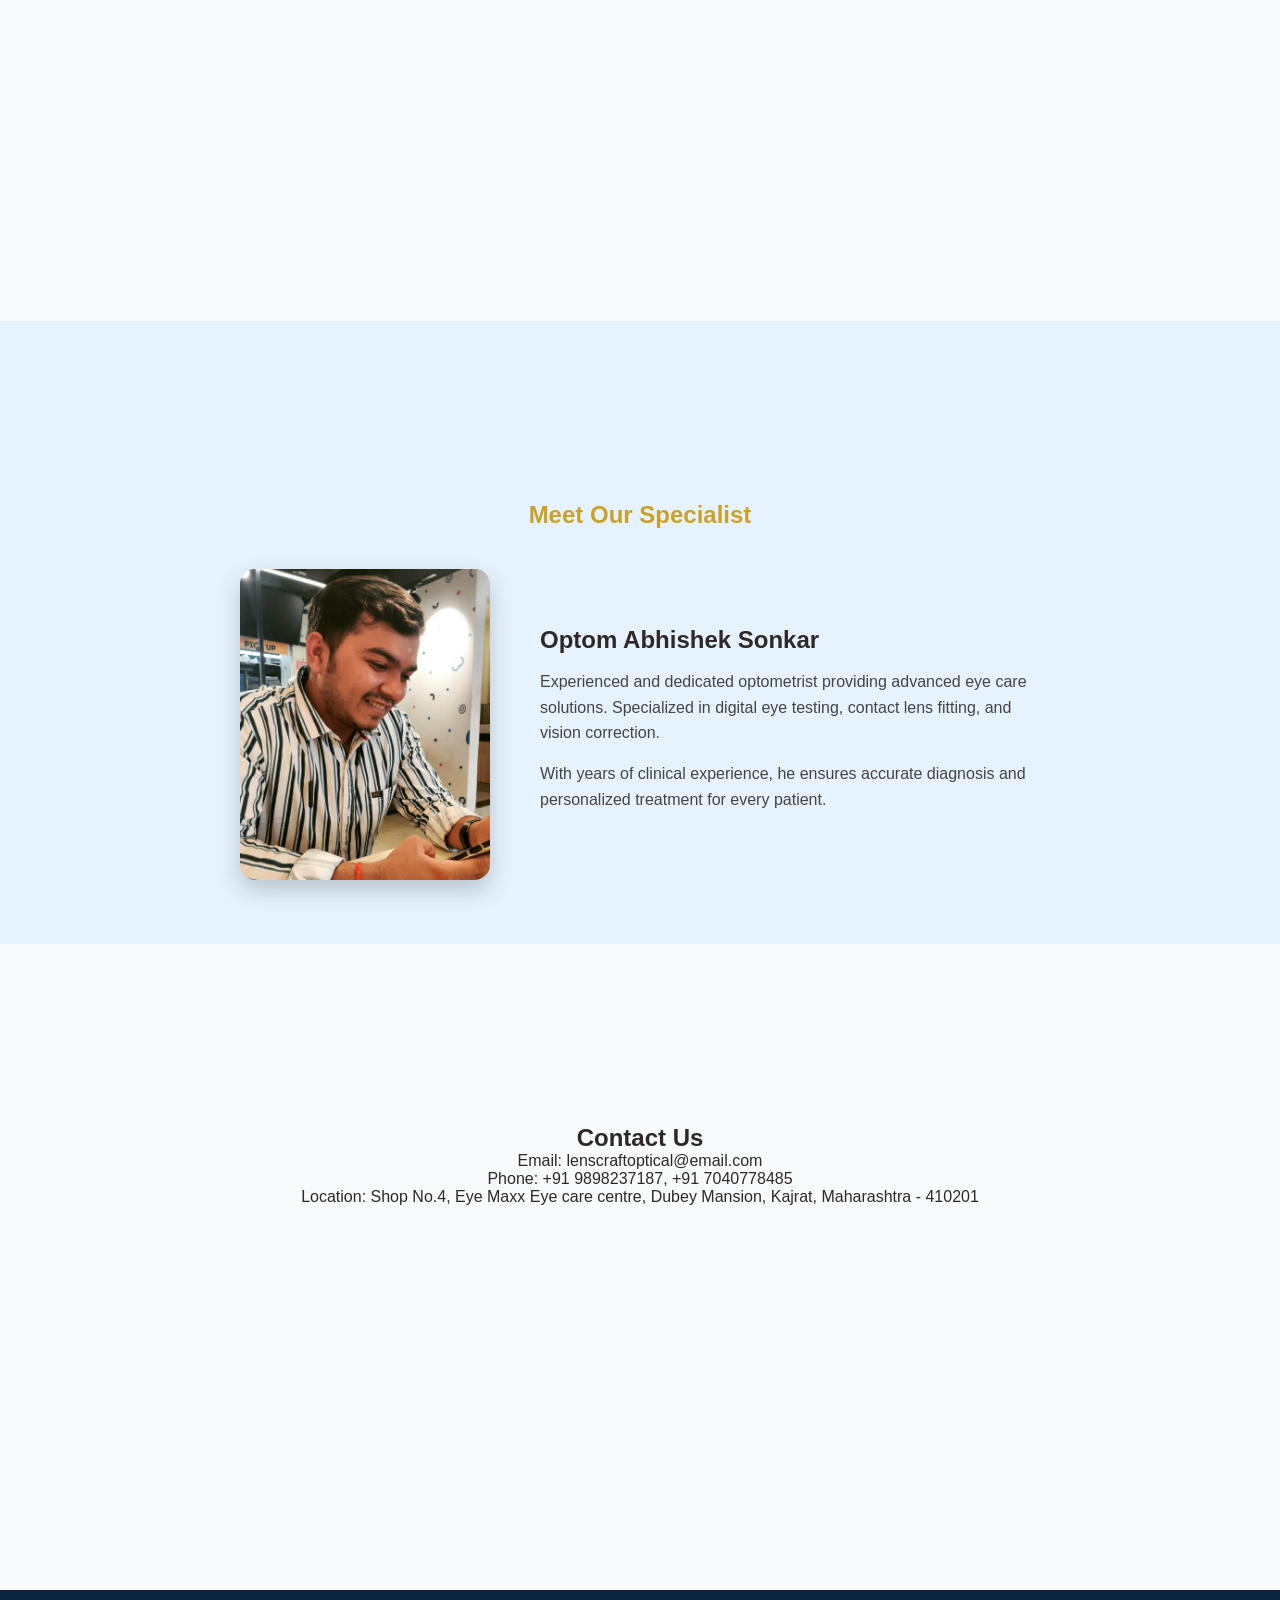
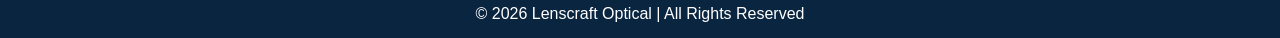
==== commit 97b4a9fa: "Update index.html" ====
--- a/index.html
+++ b/index.html
@@ -116,6 +116,42 @@
             <a href="frame-selection.html" class="service-btn">View Frames</a>
         </div>
     </div>
+</section>
+    <section class="why-choose reveal">
+
+<h2>Why Choose Lenscraft</h2>
+
+<div class="why-container">
+
+<div class="why-box">
+<div class="why-icon">👨‍⚕️</div>
+<h3>Personalized Care</h3>
+<p>
+Every patient receives individual attention and customized vision solutions 
+based on their eye health and lifestyle needs.
+</p>
+</div>
+
+<div class="why-box">
+<div class="why-icon">✅</div>
+<h3>Quality Assurance</h3>
+<p>
+We provide high-quality lenses, frames and professional testing to ensure 
+long-lasting comfort and clear vision.
+</p>
+</div>
+
+<div class="why-box">
+<div class="why-icon">💻</div>
+<h3>Digital Integration</h3>
+<p>
+Advanced digital eye testing equipment ensures accurate diagnosis and 
+modern eye care experience.
+</p>
+</div>
+
+</div>
+
 </section>
 
 <section class="doctor" id="doctor">
@@ -177,3 +213,4 @@
 </body>
 
 </html>
+
--- a/style.css
+++ b/style.css
@@ -23,13 +23,13 @@
 }
 
 .logo h1 {
-    font-size: 20px;
+    font-size: 30px;
     display: flex;
     align-items: center;
 }
 
 .title-logo {
-    width: 35px;
+    width: 50px;
     height: 35px;
     margin-right: 8px;
 }
@@ -303,29 +303,50 @@
     margin-bottom: 8px;
 }
 
-.checkup-container {
-    display: flex;
-    align-items: center;
-    justify-content: center;
-    gap: 50px;
-    flex-wrap: wrap;
-    margin-top: 20px;
-}
-
-.checkup-image img {
-    width: 600px;
-    border-radius: 10px;
-    box-shadow: 0 0 15px rgba(0,0,0,0.2);
-}
-
-.checkup-content {
-    max-width: 500px;
-    text-align: left;
-}
-
-.checkup-content p {
-    margin-bottom: 15px;
-    line-height: 1.6;
+.checkup-section{
+background:#f8fafc;
+padding:70px 20px;
+}
+
+.checkup-container{
+display:flex;
+align-items:center;
+justify-content:center;
+gap:60px;
+flex-wrap:wrap;
+max-width:1100px;
+margin:auto;
+}
+
+.checkup-image img{
+width:420px;
+border-radius:20px;
+box-shadow:0 20px 40px rgba(0,0,0,0.2);
+transition:0.4s;
+}
+
+.checkup-image img:hover{
+transform:scale(1.05);
+}
+
+.checkup-content{
+max-width:500px;
+background:white;
+padding:30px;
+border-radius:20px;
+box-shadow:0 10px 30px rgba(0,0,0,0.1);
+text-align:left;
+}
+
+.checkup-content h2{
+color:#1E3A8A;
+margin-bottom:15px;
+}
+
+.checkup-content p{
+line-height:1.7;
+color:#555;
+margin-bottom:15px;
 }
 
 .doctor {
@@ -785,77 +806,48 @@
 }
 
 .eye-steps{
-margin-top:-30px;
+padding:70px 20px;
+background:white;
 text-align:center;
 }
 
 .steps-container{
-
 display:flex;
-
 justify-content:center;
-
-align-items:stretch;
-
-gap:25px;
-
-flex-wrap:nowrap;
-
-overflow-x:auto;
-
-padding-top:30px;
-
+gap:30px;
+flex-wrap:wrap;
+margin-top:40px;
 }
 
 .step{
-
-min-width:220px;
-
-padding:25px;
-
-border-radius:15px;
-
+width:220px;
 background:white;
-
-box-shadow:0 10px 25px rgba(0,0,0,0.15);
-
+padding:30px 20px;
+border-radius:20px;
+box-shadow:0 15px 35px rgba(0,0,0,0.1);
 transition:0.4s;
-
-position:relative;
-
 }
 
 .step:hover{
-
-transform:translateY(-8px) scale(1.05);
-
-box-shadow:0 15px 35px rgba(0,0,0,0.25);
-
+transform:translateY(-10px);
+box-shadow:0 20px 40px rgba(0,0,0,0.2);
 }
 
 .step-icon{
-
-font-size:40px;
-
+font-size:45px;
 margin-bottom:10px;
-
 }
 
 .step h3{
-
+color:#1E3A8A;
 margin-bottom:8px;
-
-color:#1E3A8A;
-
 }
 
 .step p{
-
 font-size:14px;
-
-color:#555;
-
-}
+color:#666;
+}
+
 @keyframes stepFade{
 
 to{
@@ -889,4 +881,21 @@
 
 transform:scale(1.05);
 
+}
+
+.page-header{
+background:linear-gradient(135deg,#0A2540,#2563EB);
+color:white;
+padding:10px 10px;
+text-align:center;
+}
+
+.page-header h1{
+font-size:30px;
+margin-bottom:10px;
+}
+
+.page-header p{
+font-size:18px;
+opacity:0.9;
 }
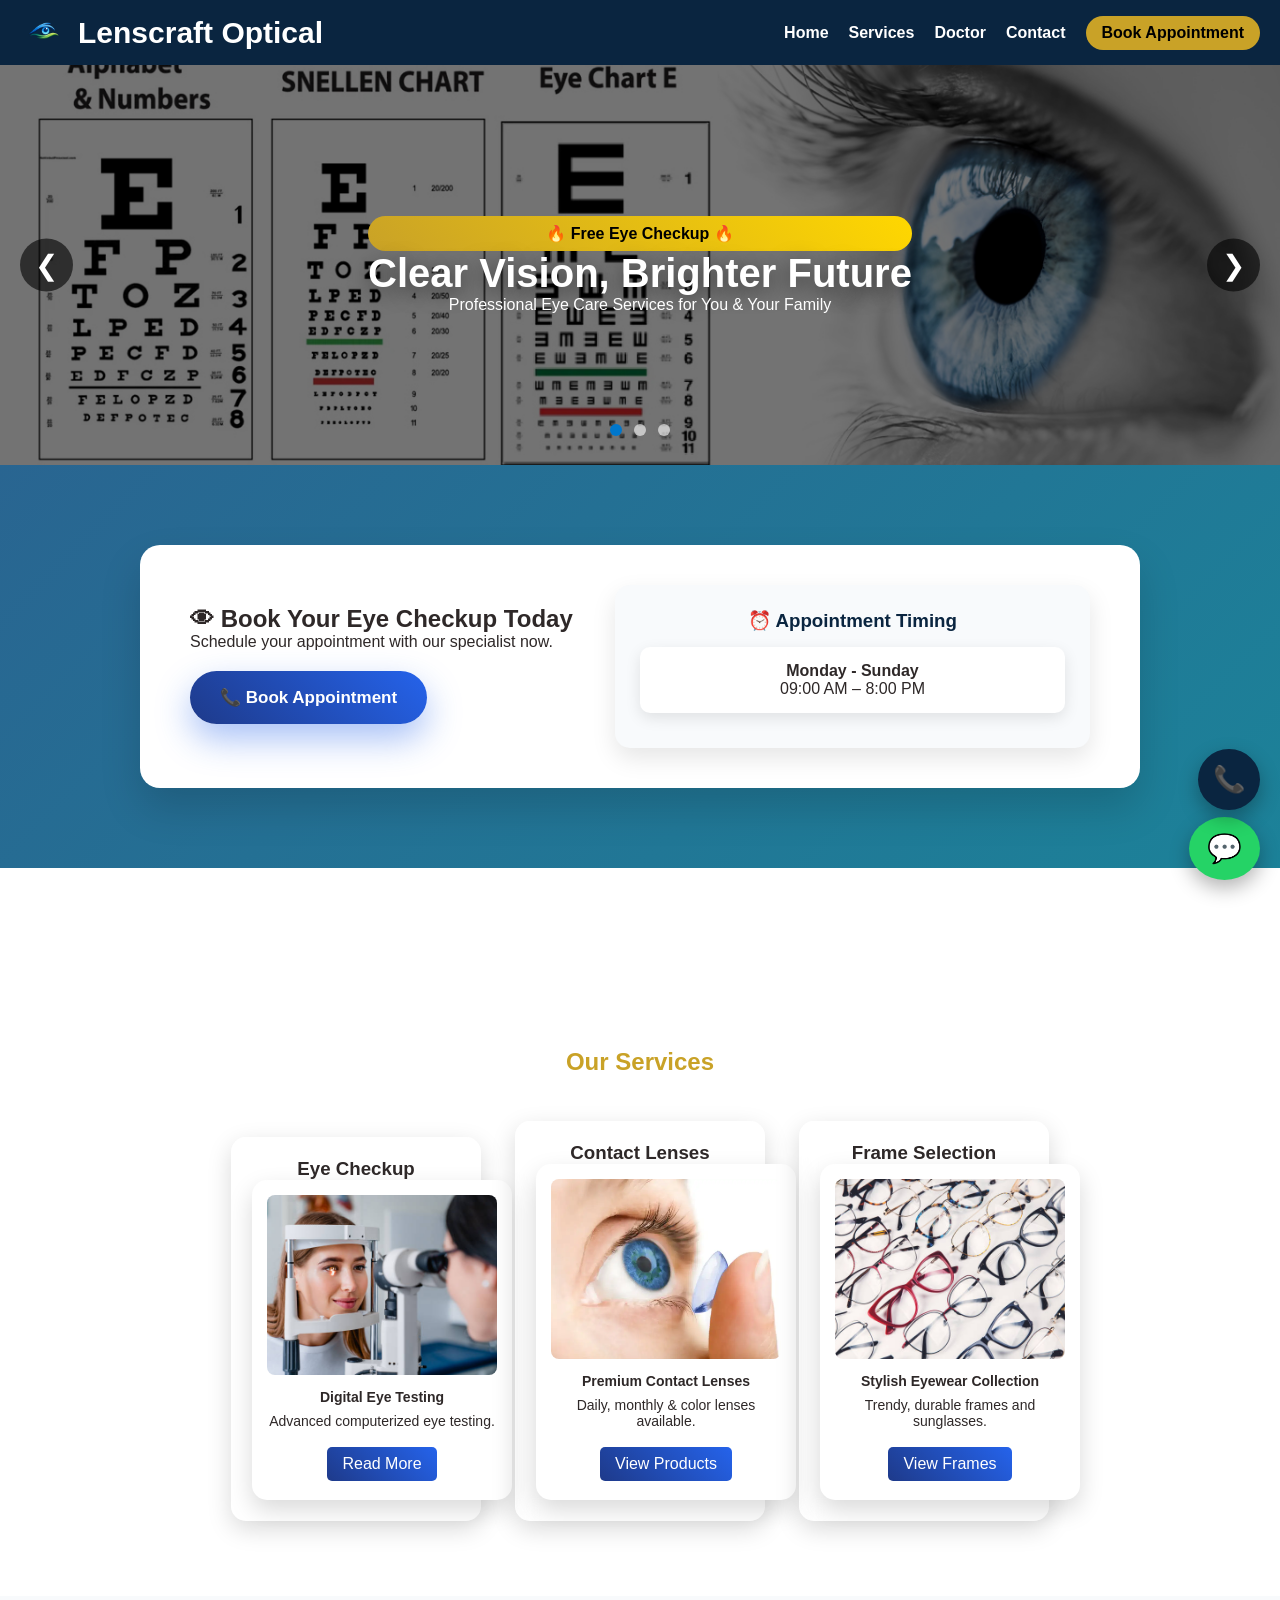
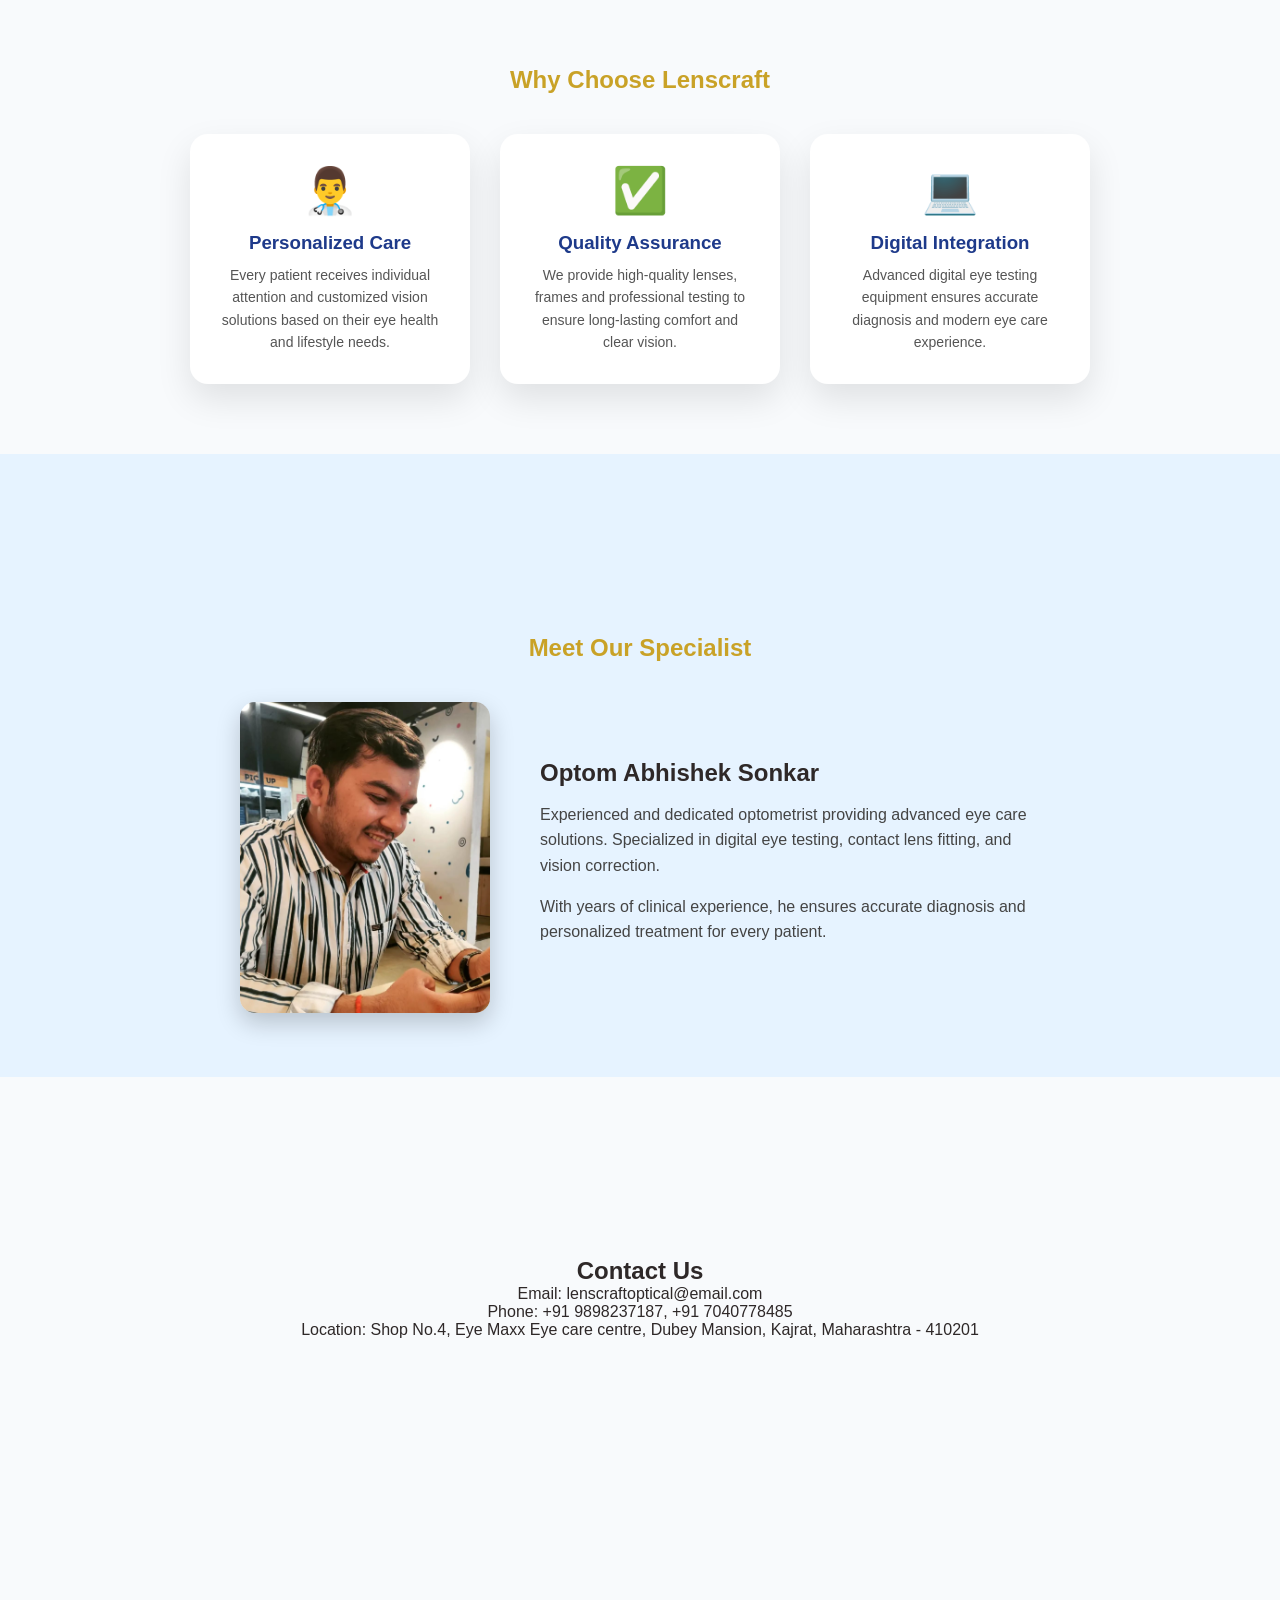
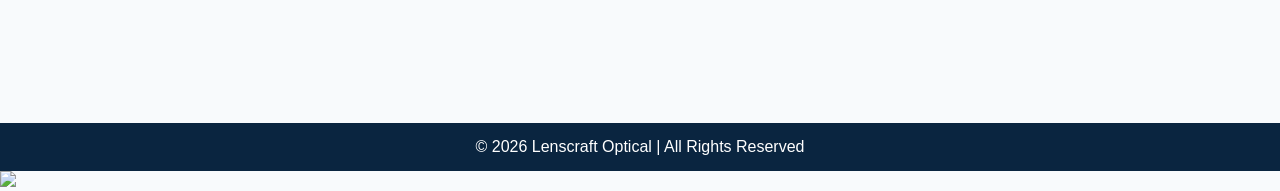
==== commit b669b30b: "Update index.html" ====
--- a/index.html
+++ b/index.html
@@ -205,6 +205,9 @@
 <a href="https://wa.me/+919898237187" target="_blank" class="whatsapp-float">
   💬
 </a>
+<a href="https://www.instagram.com/eye_maxx_x_lenscraft_optical?igsh=dG93OHF3N2lmZ3k5" target="_blank" class="insta-float">
+<img src="instagram.png" width="46">
+</a>
 <a href="tel:+919898237187" class="call-float">
 📞
 </a>
@@ -214,3 +217,4 @@
 
 </html>
 
+
--- a/style.css
+++ b/style.css
@@ -895,7 +895,56 @@
 margin-bottom:10px;
 }
 
+.why-choose{
+padding:70px 20px;
+background:#f8fafc;
+text-align:center;
+}
+
+.why-choose h2{
+color:#C9A227;
+margin-bottom:40px;
+}
+
+.why-container{
+display:flex;
+justify-content:center;
+gap:30px;
+flex-wrap:wrap;
+}
+
+.why-box{
+width:280px;
+background:white;
+padding:30px 25px;
+border-radius:18px;
+box-shadow:0 15px 35px rgba(0,0,0,0.1);
+transition:0.4s;
+}
+
+.why-box:hover{
+transform:translateY(-10px);
+box-shadow:0 20px 40px rgba(0,0,0,0.2);
+}
+
+.why-icon{
+font-size:45px;
+margin-bottom:15px;
+}
+
+.why-box h3{
+color:#1E3A8A;
+margin-bottom:10px;
+}
+
+.why-box p{
+font-size:14px;
+color:#555;
+line-height:1.6;
+}
+
 .page-header p{
 font-size:18px;
 opacity:0.9;
-}+
+}
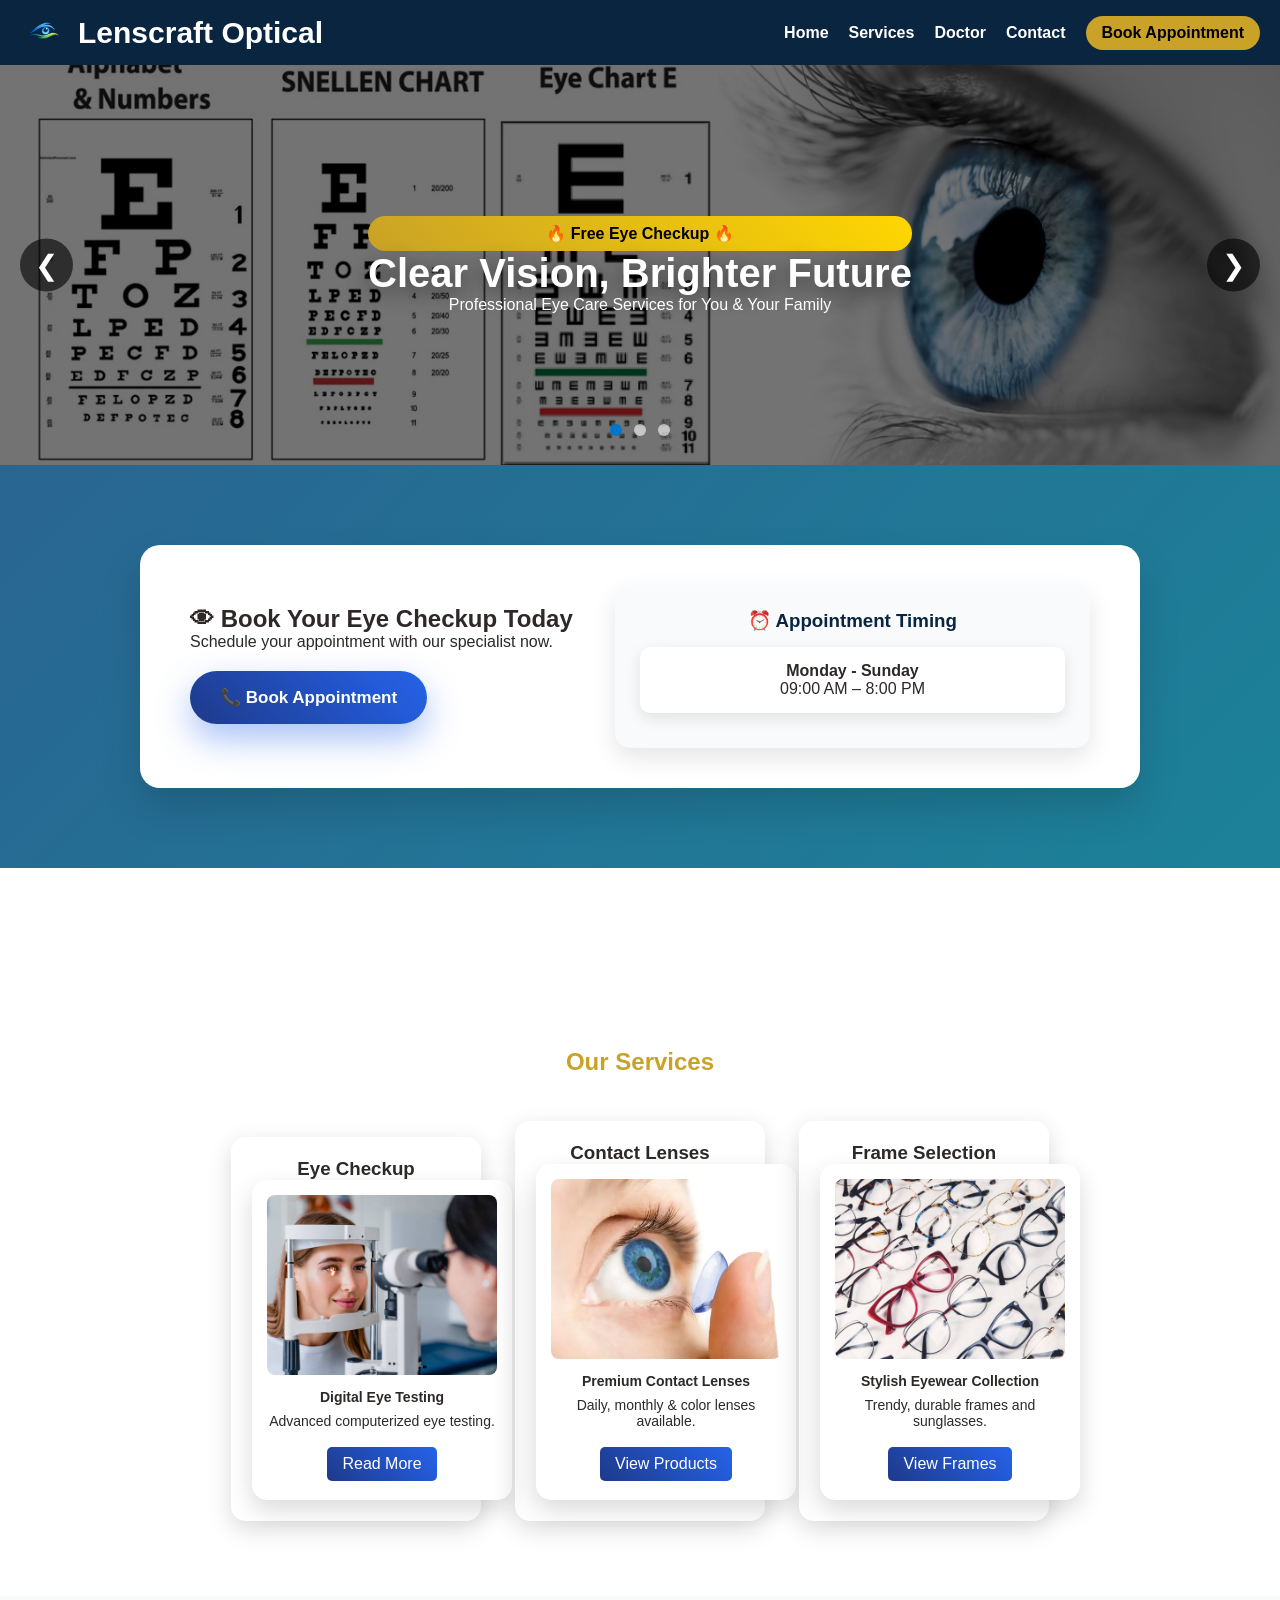
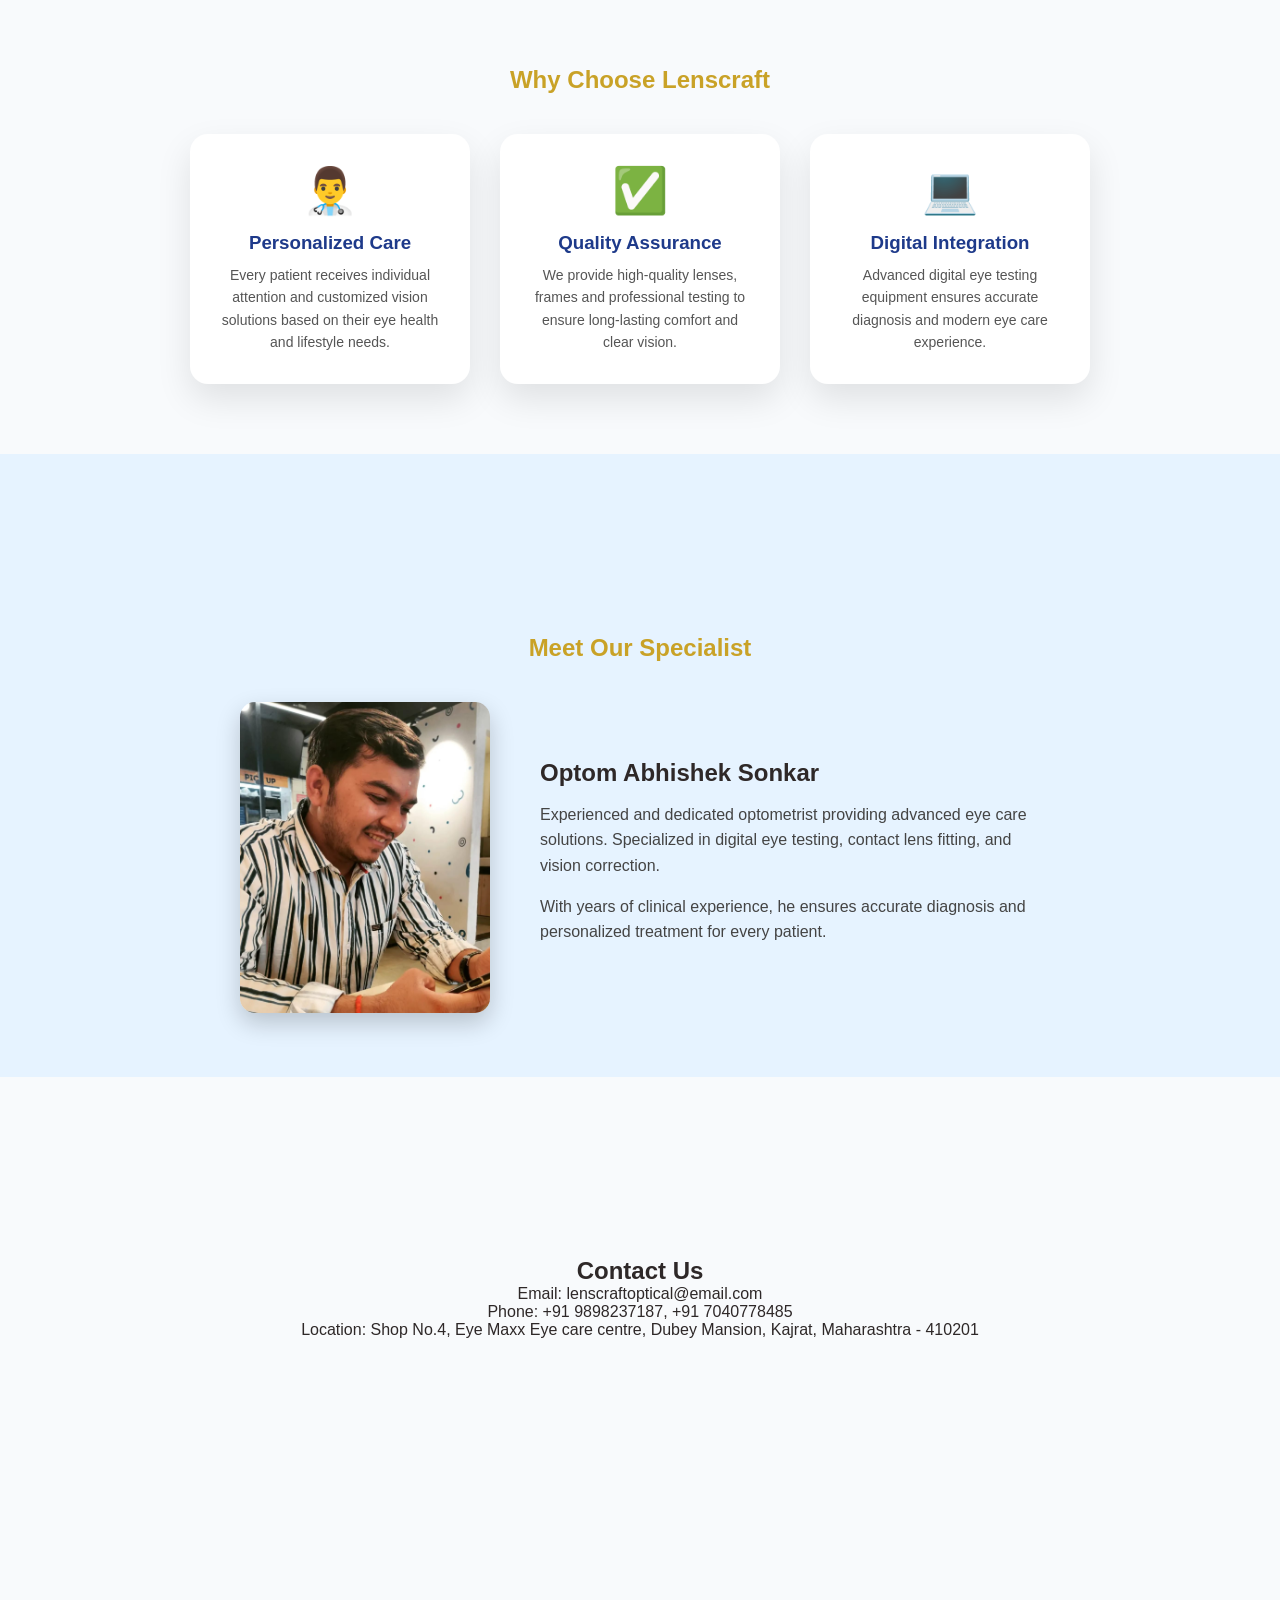
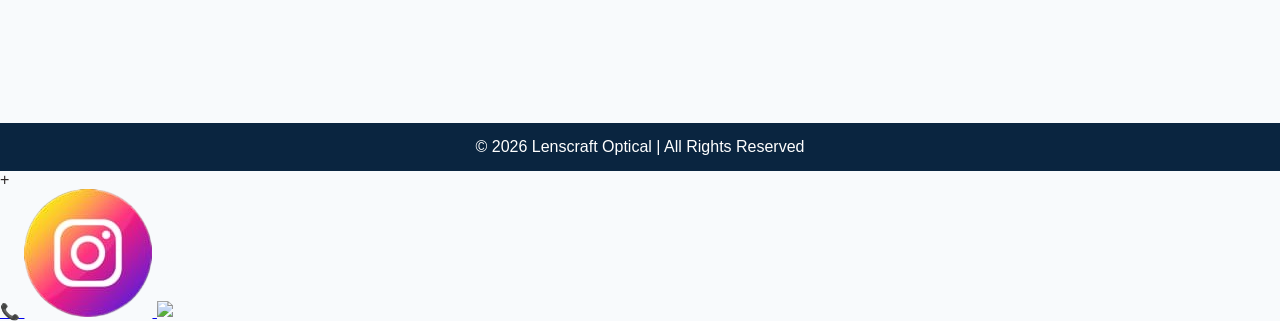
==== commit 3404c229: "Update index.html" ====
--- a/index.html
+++ b/index.html
@@ -202,15 +202,24 @@
     <p>© 2026 Lenscraft Optical | All Rights Reserved</p>
 </footer>
 
-<a href="https://wa.me/+919898237187" target="_blank" class="whatsapp-float">
-  💬
-</a>
-<a href="https://www.instagram.com/eye_maxx_x_lenscraft_optical?igsh=dG93OHF3N2lmZ3k5" target="_blank" class="insta-float">
-<img src="instagram.png" width="46">
-</a>
-<a href="tel:+919898237187" class="call-float">
+<div class="social-container">
+
+<div class="social-toggle" id="socialToggle">
++
+</div>
+
+<a href="tel:+919898237187" class="social-icon call">
 📞
 </a>
+
+<a href="https://www.instagram.com/eye_maxx_x_lenscraft_optical?igsh=dG93OHF3N2lmZ3k5" target="_blank" class="social-icon instagram">
+<img src="instagram.png">
+</a>
+
+<a href="https://wa.me/+919898237187" target="_blank" class="social-icon whatsapp">
+<img src="whatsapp.png">
+</a>
+    
 <script src="script.js"></script>
 
 </body>
@@ -218,3 +227,4 @@
 </html>
 
 
+
--- a/style.css
+++ b/style.css
@@ -948,3 +948,35 @@
 opacity:0.9;
 
 }
+
+.insta-float{
+position:fixed;
+bottom:160px;
+right:20px;
+
+width:55px;
+height:55px;
+
+background:linear-gradient(45deg,#f58529,#dd2a7b,#8134af,#515bd4);
+display:flex;
+align-items:center;
+justify-content:center;
+
+border-radius:50%;
+text-decoration:none;
+
+box-shadow:0 8px 20px rgba(0,0,0,0.3);
+z-index:999;
+
+transition:0.3s;
+}
+
+.insta-float img{
+width:57px;
+height:58px;
+}
+
+.insta-float:hover{
+transform:scale(1.1);
+box-shadow:0 10px 25px rgba(0,0,0,0.4);
+}
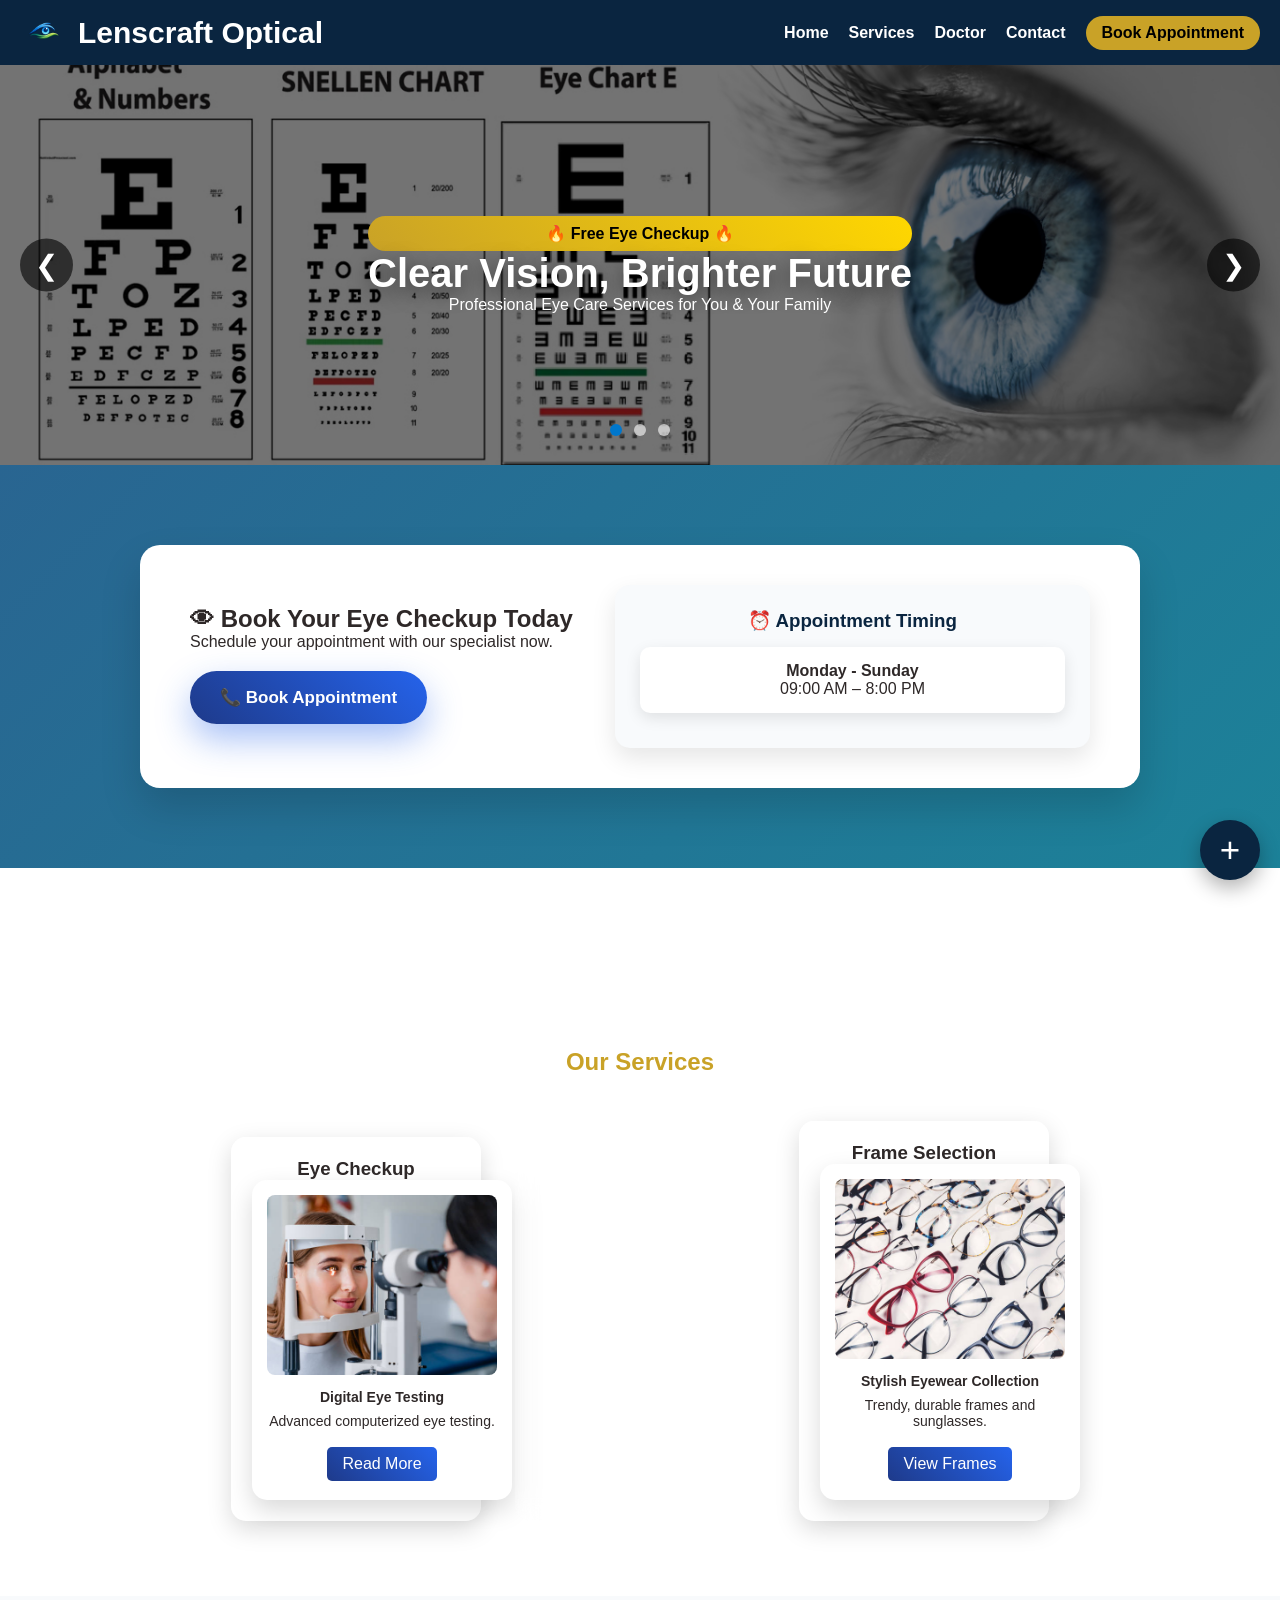
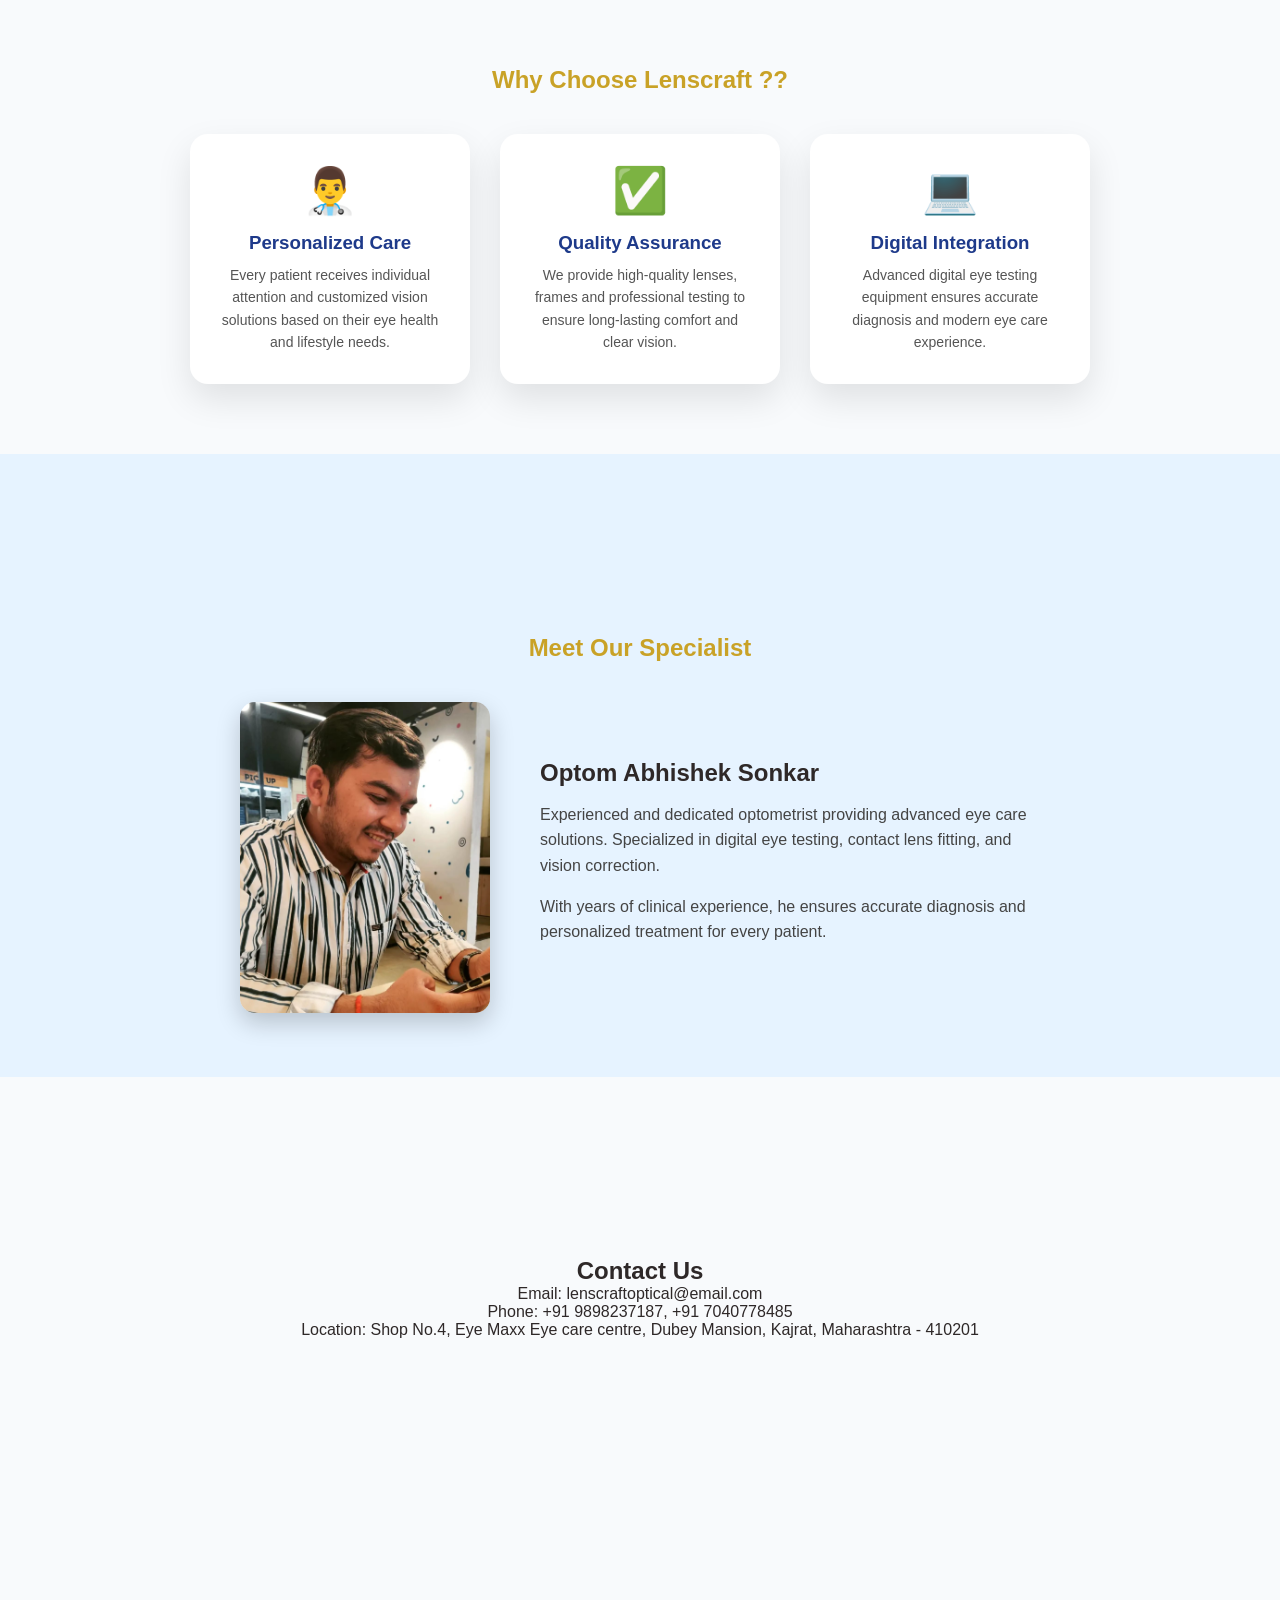
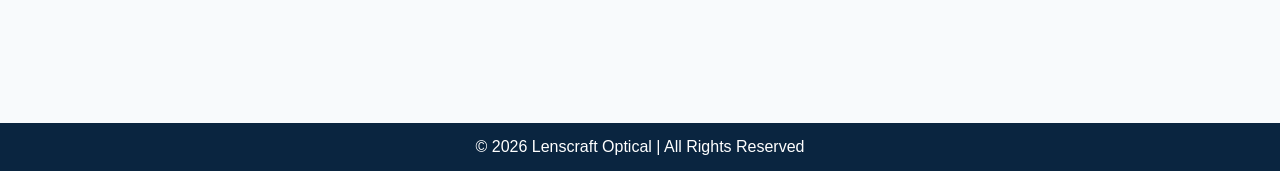
==== commit 19ec4ae7: "Update index.html" ====
--- a/index.html
+++ b/index.html
@@ -119,7 +119,7 @@
 </section>
     <section class="why-choose reveal">
 
-<h2>Why Choose Lenscraft</h2>
+<h2>Why Choose Lenscraft ??</h2>
 
 <div class="why-container">
 
@@ -228,3 +228,4 @@
 
 
 
+
--- a/style.css
+++ b/style.css
@@ -943,40 +943,77 @@
 line-height:1.6;
 }
 
-.page-header p{
-font-size:18px;
-opacity:0.9;
-
-}
-
-.insta-float{
+.social-container{
 position:fixed;
-bottom:160px;
+bottom:20px;
 right:20px;
-
-width:55px;
-height:55px;
-
-background:linear-gradient(45deg,#f58529,#dd2a7b,#8134af,#515bd4);
+z-index:999;
+}
+
+.social-toggle{
+width:60px;
+height:60px;
+background:#0A2540;
+color:white;
+font-size:35px;
 display:flex;
 align-items:center;
 justify-content:center;
-
 border-radius:50%;
+cursor:pointer;
+box-shadow:0 8px 20px rgba(0,0,0,0.3);
+transition:0.3s;
+}
+
+.social-icon{
+position:absolute;
+width:50px;
+height:50px;
+border-radius:50%;
+display:flex;
+align-items:center;
+justify-content:center;
+color:white;
 text-decoration:none;
-
-box-shadow:0 8px 20px rgba(0,0,0,0.3);
-z-index:999;
-
-transition:0.3s;
-}
-
-.insta-float img{
-width:57px;
-height:58px;
-}
-
-.insta-float:hover{
-transform:scale(1.1);
-box-shadow:0 10px 25px rgba(0,0,0,0.4);
-}
+font-size:22px;
+right:5px;
+bottom:5px;
+opacity:0;
+pointer-events:none;
+transition:0.4s;
+}
+
+.social-icon img{
+width:50px;
+}
+
+.call{
+background:#0A2540;
+}
+
+.instagram{
+background:linear-gradient(45deg,#f58529,#dd2a7b,#8134af,#515bd4);
+}
+
+.whatsapp{
+background:#25D366;
+}
+
+.social-container.active .call{
+transform:translateY(-190px);
+opacity:1;
+pointer-events:auto;
+}
+
+.social-container.active .instagram{
+transform:translateY(-70px);
+opacity:1;
+pointer-events:auto;
+}
+
+.social-container.active .whatsapp{
+transform:translateY(-130px);
+opacity:1;
+pointer-events:auto;
+}
+
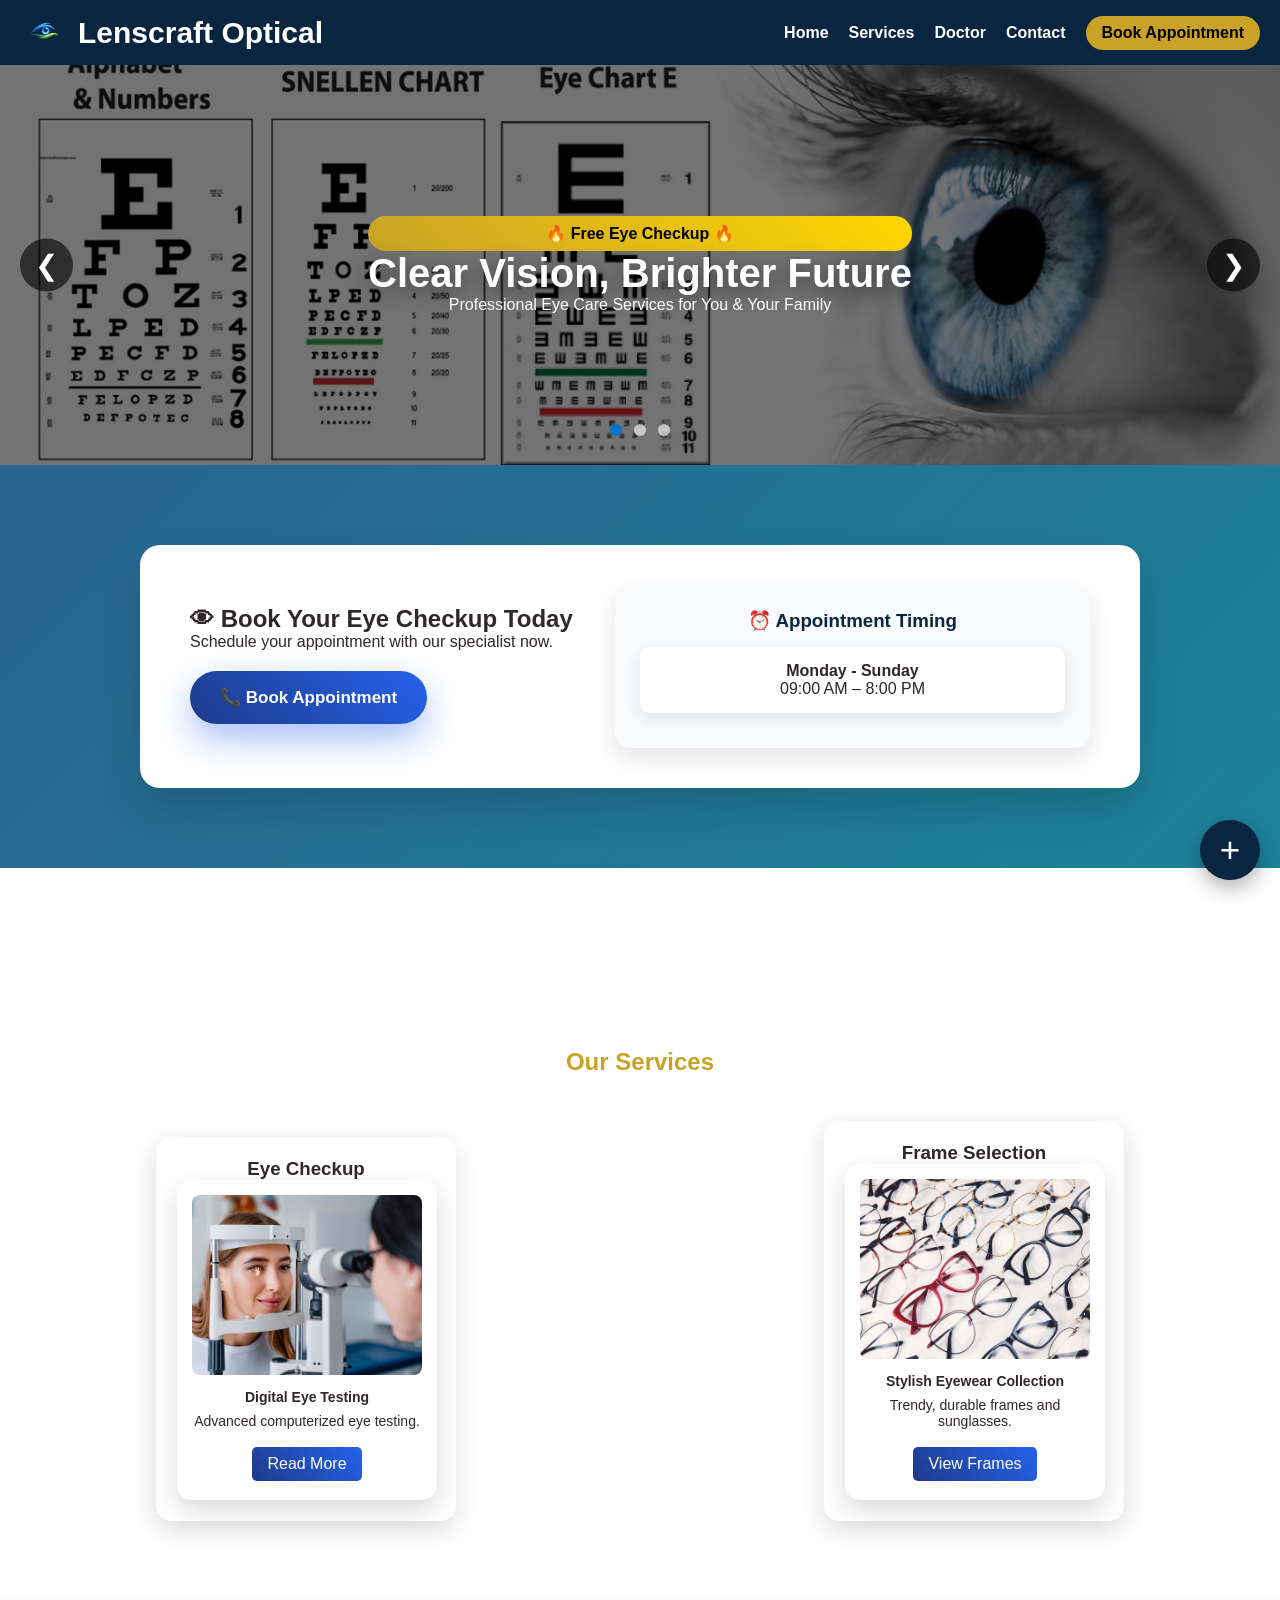
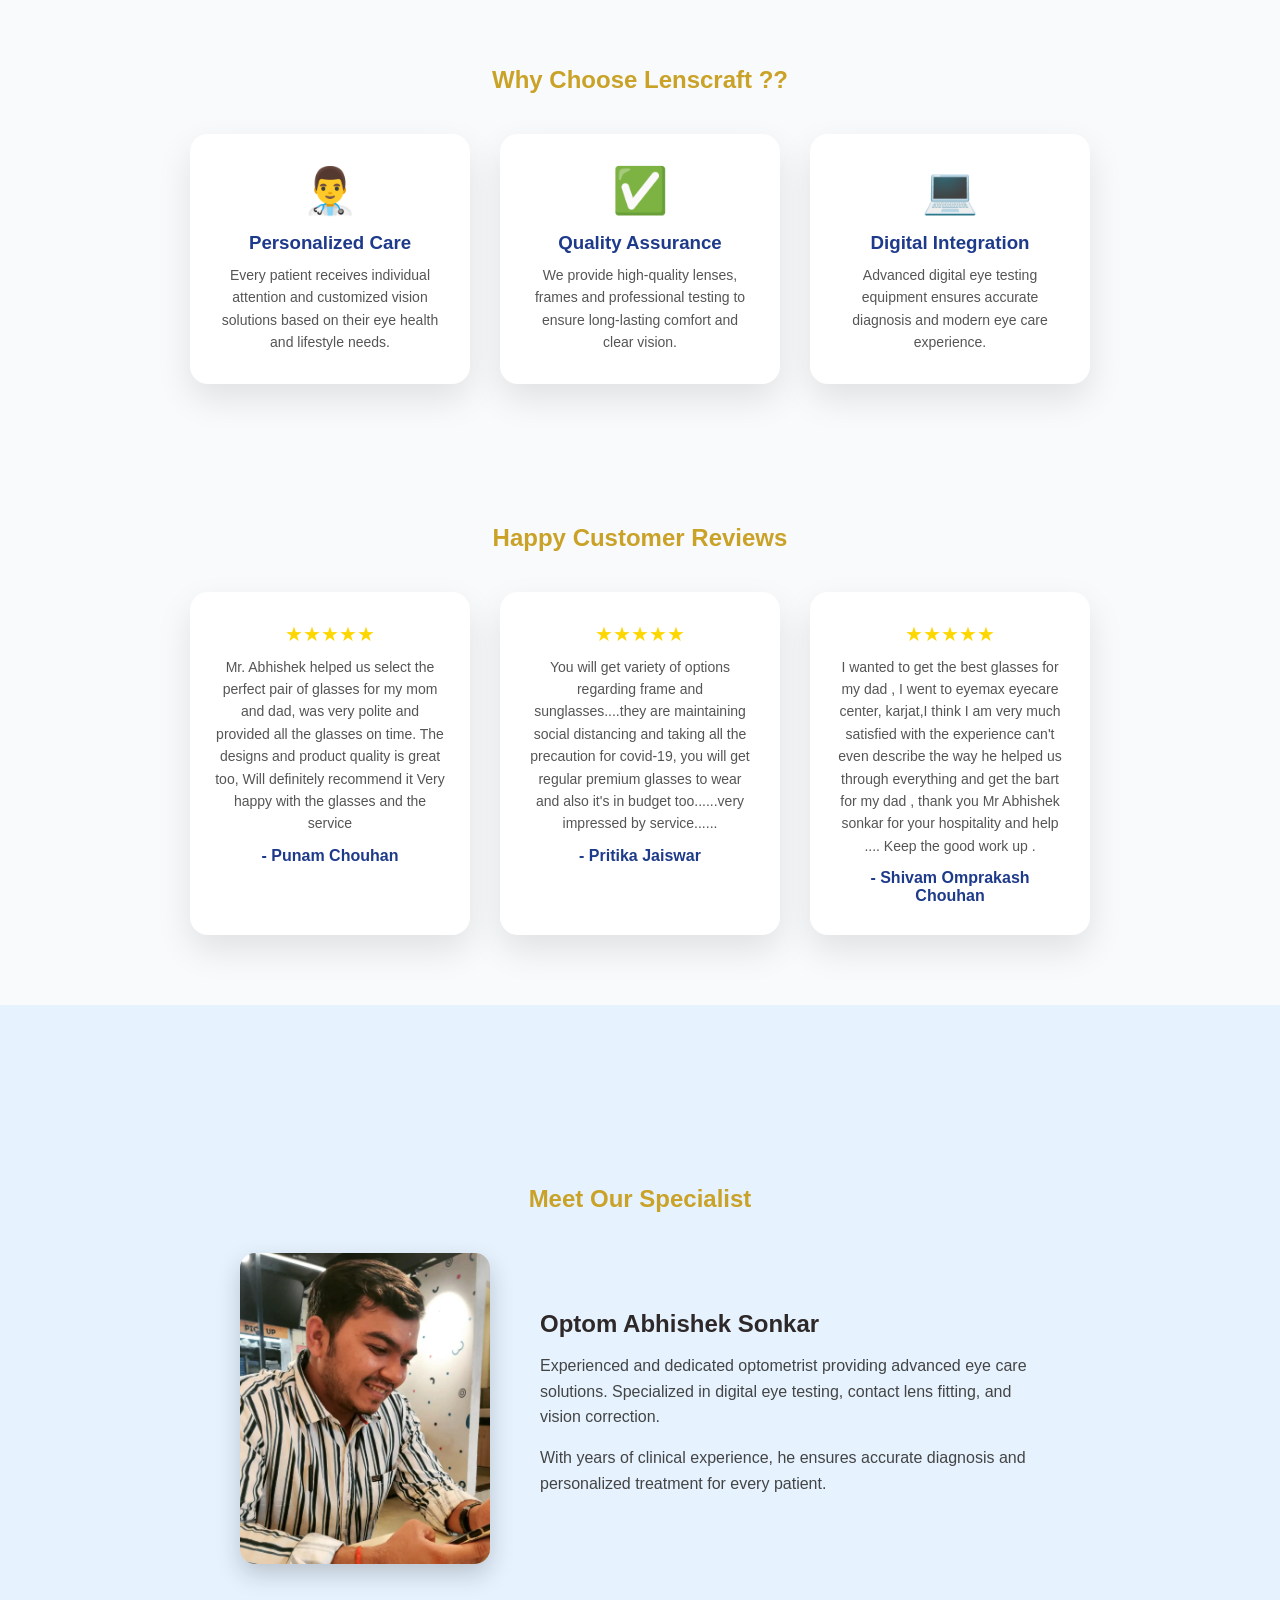
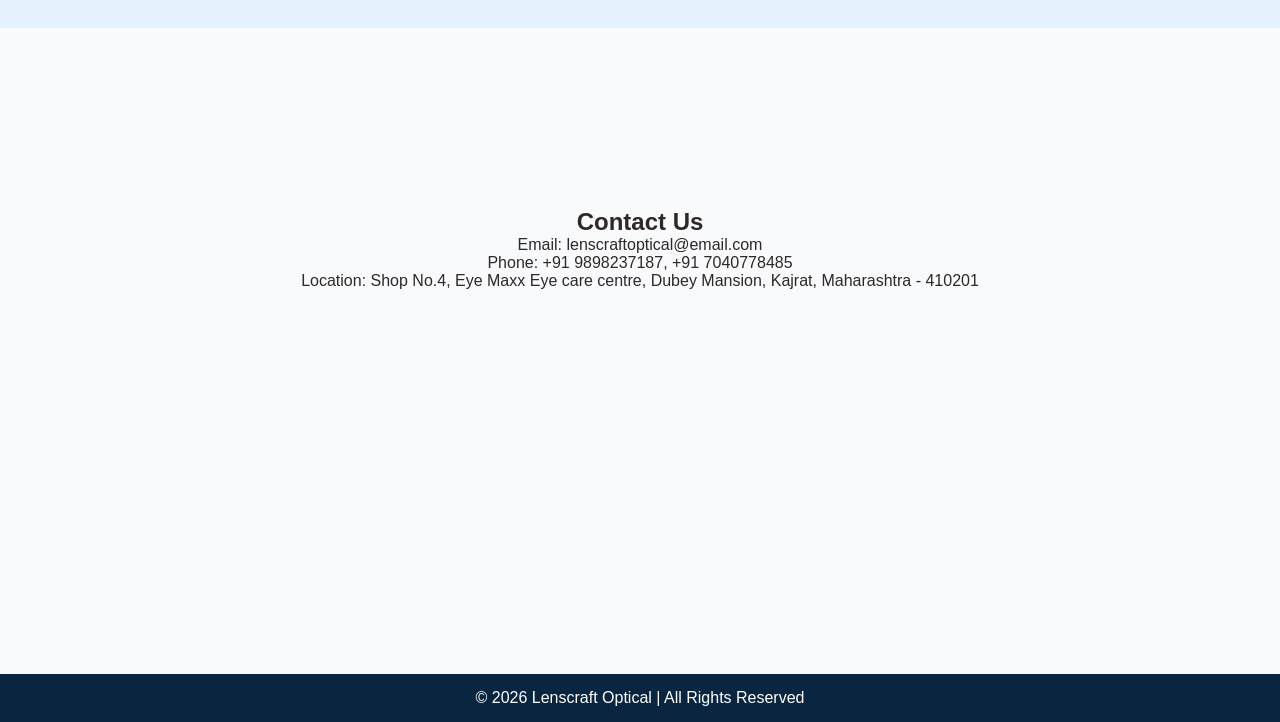
==== commit 4cf9c2ca: "Add files via upload" ====
--- a/index.html
+++ b/index.html
@@ -117,7 +117,8 @@
         </div>
     </div>
 </section>
-    <section class="why-choose reveal">
+
+<section class="why-choose reveal">
 
 <h2>Why Choose Lenscraft ??</h2>
 
@@ -148,6 +149,41 @@
 Advanced digital eye testing equipment ensures accurate diagnosis and 
 modern eye care experience.
 </p>
+</div>
+
+</div>
+
+</section>
+
+<section class="reviews reveal">
+
+<h2>Happy Customer Reviews</h2>
+
+<div class="review-container">
+
+<div class="review-card">
+<div class="stars">★★★★★</div>
+<p>
+Mr. Abhishek helped us select the perfect pair of glasses  for my mom and dad, was very polite and provided all the glasses on time. The designs and product quality is great too, Will definitely recommend it
+Very happy with the glasses and the service
+</p>
+<h4>- Punam Chouhan</h4>
+</div>
+
+<div class="review-card">
+<div class="stars">★★★★★</div>
+<p>
+You will get variety of options regarding frame  and sunglasses....they are maintaining social distancing and taking all the precaution for covid-19, you will get regular premium glasses to wear and also it's in budget too......very impressed by service......
+</p>
+<h4>- Pritika Jaiswar</h4>
+</div>
+
+<div class="review-card">
+<div class="stars">★★★★★</div>
+<p>
+I wanted to get the best glasses for my dad , I went to eyemax eyecare center, karjat,I think I am very much satisfied with the experience can't even describe the way he helped us through everything and get the bart for my dad , thank you Mr Abhishek sonkar for your hospitality and help .... Keep the good work up .
+</p>
+<h4>- Shivam Omprakash Chouhan</h4>
 </div>
 
 </div>
@@ -219,13 +255,9 @@
 <a href="https://wa.me/+919898237187" target="_blank" class="social-icon whatsapp">
 <img src="whatsapp.png">
 </a>
-    
+
+</div>
 <script src="script.js"></script>
 
 </body>
-
-</html>
-
-
-
-
+</html>
--- a/style.css
+++ b/style.css
@@ -226,7 +226,7 @@
 }
 .service-box {
     display: inline-block;
-    width: 250px;
+    width: 300px;
     margin: 15px;
     padding: 20px;
 
@@ -517,24 +517,6 @@
 
 color:red;
 
-}
-
-.whatsapp-float {
-    position: fixed;
-    bottom: 20px;
-    right: 20px;
-    background: #25D366;
-    color: white;
-    font-size: 28px;
-    padding: 15px 18px;
-    border-radius: 50%;
-    text-decoration: none;
-    box-shadow: 0 8px 20px rgba(0,0,0,0.3);
-    z-index: 999;
-}
-
-.whatsapp-float:hover {
-    background: #1ebc59;
 }
 
 .offer-banner {
@@ -893,6 +875,11 @@
 .page-header h1{
 font-size:30px;
 margin-bottom:10px;
+}
+
+.page-header p{
+font-size:18px;
+opacity:0.9;
 }
 
 .why-choose{
@@ -1011,9 +998,58 @@
 pointer-events:auto;
 }
 
+
 .social-container.active .whatsapp{
 transform:translateY(-130px);
 opacity:1;
 pointer-events:auto;
 }
 
+.reviews{
+padding:70px 20px;
+background:#f8fafc;
+text-align:center;
+}
+
+.reviews h2{
+color:#C9A227;
+margin-bottom:40px;
+}
+
+.review-container{
+display:flex;
+justify-content:center;
+gap:30px;
+flex-wrap:wrap;
+}
+
+.review-card{
+width:280px;
+background:white;
+padding:30px 25px;
+border-radius:18px;
+box-shadow:0 15px 35px rgba(0,0,0,0.1);
+transition:0.4s;
+}
+
+.review-card:hover{
+transform:translateY(-10px);
+box-shadow:0 20px 40px rgba(0,0,0,0.2);
+}
+
+.stars{
+color:#FFD700;
+font-size:20px;
+margin-bottom:10px;
+}
+
+.review-card p{
+font-size:14px;
+color:#555;
+line-height:1.6;
+margin-bottom:12px;
+}
+
+.review-card h4{
+color:#1E3A8A;
+}
